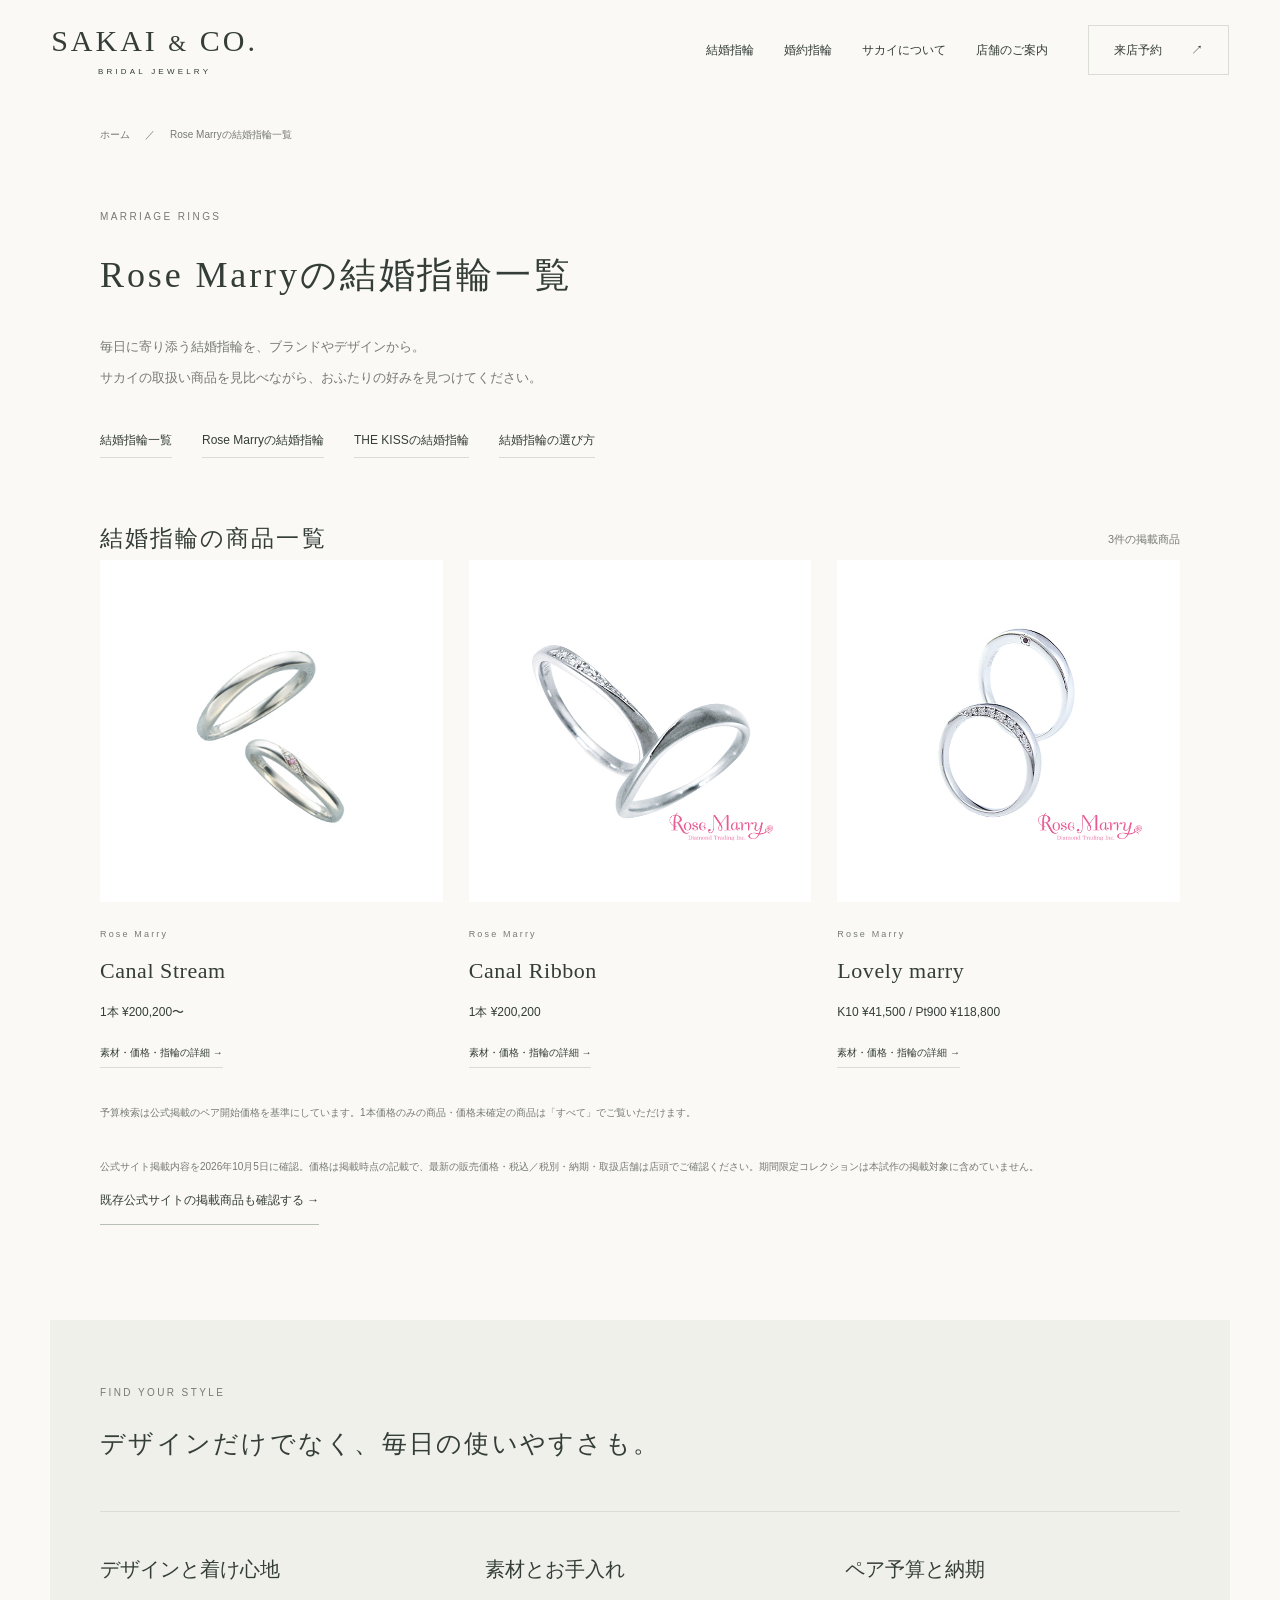
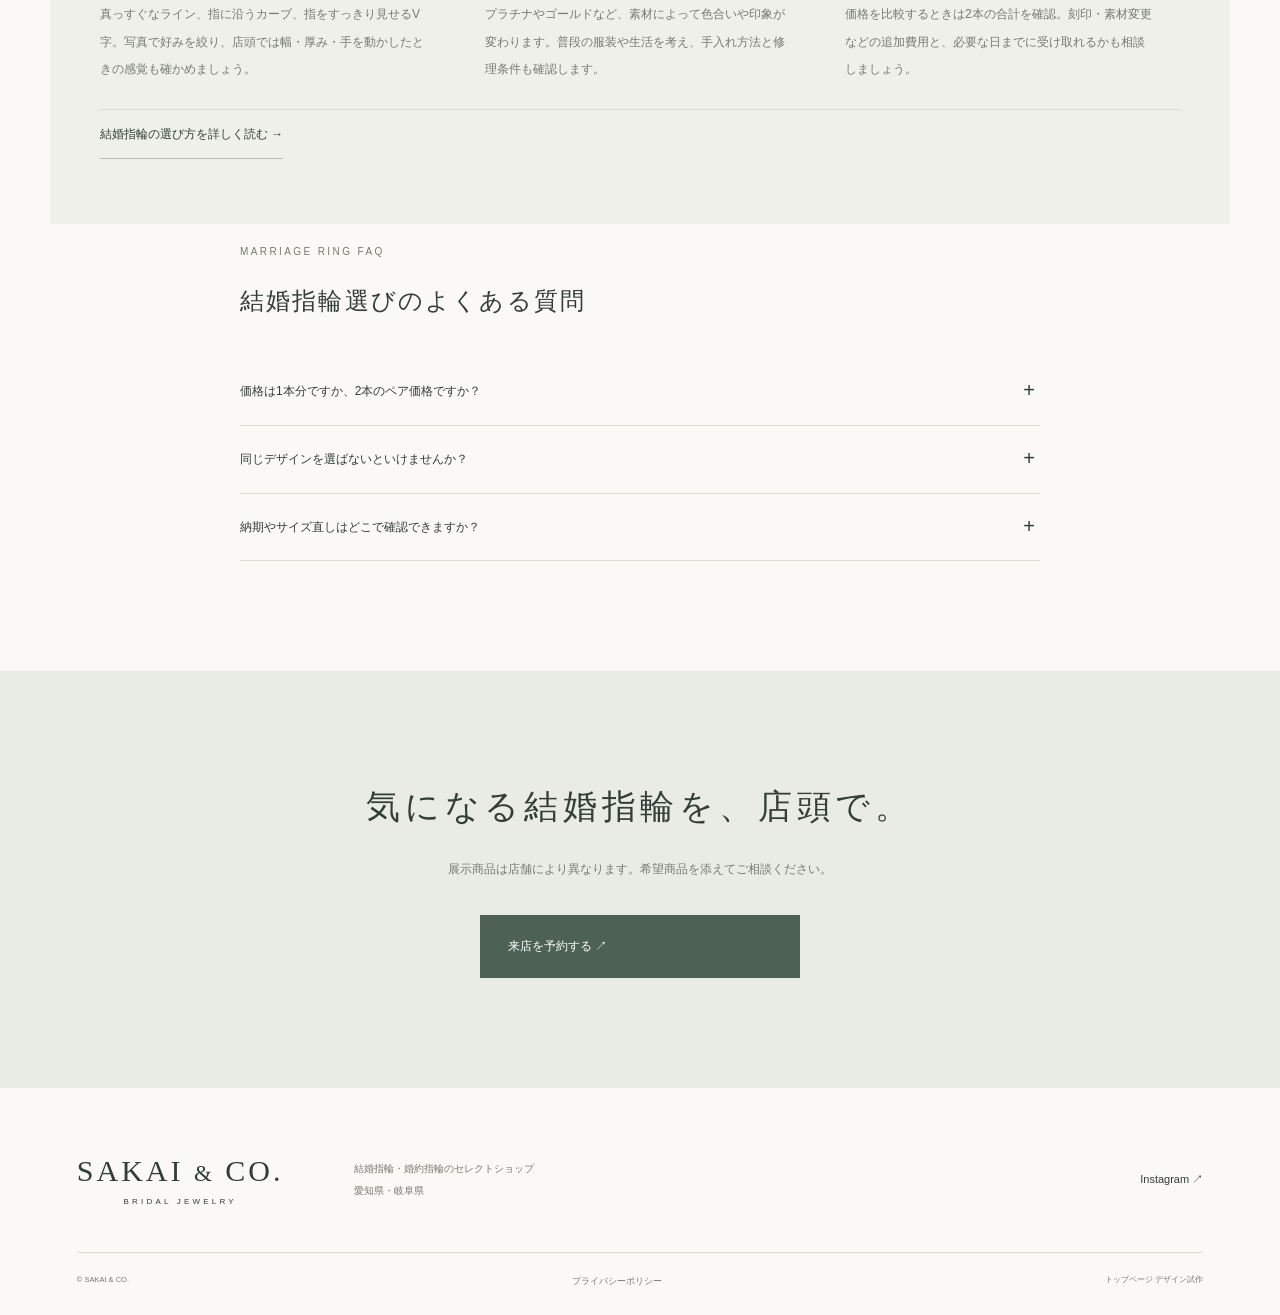
==== marriage-rosemarry.html @ 2bb67c97 "Publish Sakai bridal renewal demo" ====
<!doctype html><html lang="ja"><head><meta charset="utf-8"><meta name="viewport" content="width=device-width,initial-scale=1"><meta name="robots" content="noindex,nofollow"><title>Rose Marryの結婚指輪一覧｜愛知・岐阜のサカイ SAKAI &amp; CO.</title><meta name="description" content="Rose Marryの結婚指輪一覧。Rose Marry、THE KISSなどの掲載商品を比較。商品別の価格・素材を確認し、愛知・岐阜の店舗へ来店相談できます。"><link rel="stylesheet" href="style.css"><script type="application/ld+json">{"@context": "https://schema.org", "@type": "CollectionPage", "name": "Rose Marryの結婚指輪一覧", "mainEntity": {"@type": "ItemList", "itemListElement": [{"@type": "ListItem", "position": 1, "name": "Rose Marry Canal Stream", "url": "ring-rose-marry-canal-stream.html"}, {"@type": "ListItem", "position": 2, "name": "RoseMarry  CanalRibbon", "url": "ring-rosemarry-canalribbon.html"}, {"@type": "ListItem", "position": 3, "name": "RoseMarry  Lovely marry", "url": "ring-rosemarry-lovely-marry.html"}]}}</script></head><body><header><a class="logo" href="index.html" aria-label="サカイ トップ">SAKAI <i>&</i> CO.<small>BRIDAL JEWELRY</small></a><nav aria-label="メインメニュー"><a href="marriage.html">結婚指輪</a><a href="index.html#engagement">婚約指輪</a><a href="index.html#about">サカイについて</a><a href="index.html#shop">店舗のご案内</a></nav><a class="reserve" href="https://jewelry.lian-sakai.jp/visit-01/">来店予約 <span>↗</span></a><button class="menu-button" aria-expanded="false" aria-controls="mobile-nav" aria-label="メニューを開く"><span></span><span></span></button></header>
<div id="mobile-nav" hidden><a href="marriage.html">結婚指輪</a><a href="index.html#engagement">婚約指輪</a><a href="index.html#about">サカイについて</a><a href="index.html#shop">店舗のご案内</a></div>
<main><nav class="breadcrumbs" aria-label="パンくず"><a href="index.html">ホーム</a><span>／</span><span>Rose Marryの結婚指輪一覧</span></nav><section class="catalog-intro section-wrap"><p class="eyebrow">MARRIAGE RINGS</p><h1>Rose Marryの結婚指輪一覧</h1><p>毎日に寄り添う結婚指輪を、ブランドやデザインから。<br>サカイの取扱い商品を見比べながら、おふたりの好みを見つけてください。</p><div class="category-links"><a href="marriage.html">結婚指輪一覧</a><a href="marriage-rosemarry.html">Rose Marryの結婚指輪</a><a href="marriage-thekiss.html">THE KISSの結婚指輪</a><a href="ring-guide.html">結婚指輪の選び方</a></div></section><section class="section-wrap catalog-body"><div class="catalog-bar" id="catalog-results"><h2>結婚指輪の商品一覧</h2><span id="result-count">3件の掲載商品</span></div><p id="empty-results" hidden>この条件に合う掲載商品はありません。条件を変更するか、店舗へご相談ください。</p><div class="products catalog-products"><a class="product" data-brand="rose" data-tags="platinum" href="ring-rose-marry-canal-stream.html"><div class="product-image"><img src="assets/rose-marry-canal-stream.jpg" alt="Rose Marry Canal Stream" width="600" height="600" loading="lazy"></div><p class="eyebrow">Rose Marry</p><h3>Canal Stream</h3><p class="catalog-price">1本 ¥200,200〜</p><span class="product-link">素材・価格・指輪の詳細 →</span></a><a class="product" data-brand="rose" data-tags="platinum" href="ring-rosemarry-canalribbon.html"><div class="product-image"><img src="assets/rosemarry-canalribbon.jpg" alt="RoseMarry  CanalRibbon" width="600" height="600" loading="lazy"></div><p class="eyebrow">Rose Marry</p><h3>Canal Ribbon</h3><p class="catalog-price">1本 ¥200,200</p><span class="product-link">素材・価格・指輪の詳細 →</span></a><a class="product" data-brand="rose" data-tags="platinum" href="ring-rosemarry-lovely-marry.html"><div class="product-image"><img src="assets/rosemarry-lovely-marry.jpg" alt="RoseMarry  Lovely marry" width="600" height="600" loading="lazy"></div><p class="eyebrow">Rose Marry</p><h3>Lovely marry</h3><p class="catalog-price">K10 ¥41,500 / Pt900 ¥118,800</p><span class="product-link">素材・価格・指輪の詳細 →</span></a></div><p class="product-note">予算検索は公式掲載のペア開始価格を基準にしています。1本価格のみの商品・価格未確定の商品は「すべて」でご覧いただけます。</p><p class="product-note">公式サイト掲載内容を2026年10月5日に確認。価格は掲載時点の記載で、最新の販売価格・税込／税別・納期・取扱店舗は店頭でご確認ください。期間限定コレクションは本試作の掲載対象に含めていません。</p><a class="text-link" href="https://jewelry.lian-sakai.jp/product_cat/mariage_ring/">既存公式サイトの掲載商品も確認する →</a></section><section class="selection-guide section-wrap"><p class="eyebrow">FIND YOUR STYLE</p><h2>デザインだけでなく、毎日の使いやすさも。</h2><div class="guide-grid"><article><h3>デザインと着け心地</h3><p>真っすぐなライン、指に沿うカーブ、指をすっきり見せるV字。写真で好みを絞り、店頭では幅・厚み・手を動かしたときの感覚も確かめましょう。</p></article><article><h3>素材とお手入れ</h3><p>プラチナやゴールドなど、素材によって色合いや印象が変わります。普段の服装や生活を考え、手入れ方法と修理条件も確認します。</p></article><article><h3>ペア予算と納期</h3><p>価格を比較するときは2本の合計を確認。刻印・素材変更などの追加費用と、必要な日までに受け取れるかも相談しましょう。</p></article></div><a class="text-link" href="ring-guide.html">結婚指輪の選び方を詳しく読む →</a></section><section class="faq section-wrap"><p class="eyebrow">MARRIAGE RING FAQ</p><h2>結婚指輪選びのよくある質問</h2><details><summary>価格は1本分ですか、2本のペア価格ですか？</summary><p>商品ごとに異なります。一覧では「1本」「ペア」の区別を表示し、商品詳細に公式サイトの掲載内容を載せています。選ぶ素材・サイズによって価格が変わることがあります。</p></details><details><summary>同じデザインを選ばないといけませんか？</summary><p>日常で身に着けるものなので、それぞれの好みや着け心地を大切にしましょう。素材や色、刻印など、共通点を持たせる選び方もあります。対応可能な組み合わせは店舗へご相談ください。</p></details><details><summary>納期やサイズ直しはどこで確認できますか？</summary><p>ブランド・モデル・加工内容によって異なります。必要な日程と希望商品をお伝えいただき、店舗で納期・サイズ直しの可否・費用をご確認ください。</p></details></section><section class="closing"><h2>気になる結婚指輪を、店頭で。</h2><p>展示商品は店舗により異なります。希望商品を添えてご相談ください。</p><a class="button" href="https://jewelry.lian-sakai.jp/visit-01/">来店を予約する ↗</a></section></main><footer><div class="footer-top"><a class="logo" href="index.html">SAKAI <i>&</i> CO.<small>BRIDAL JEWELRY</small></a><p>結婚指輪・婚約指輪のセレクトショップ<br>愛知県・岐阜県</p><a href="https://www.instagram.com/rosemarry_diamond/">Instagram ↗</a></div><div class="footer-bottom"><small>© SAKAI & CO.</small><a href="https://jewelry.lian-sakai.jp/privacy-policy/">プライバシーポリシー</a><small>トップページ デザイン試作</small></div></footer><div class="mobile-cta"><a href="marriage.html">結婚指輪を探す</a><a href="https://jewelry.lian-sakai.jp/visit-01/">来店予約 ↗</a></div><script src="script.js"></script></body></html>
---- style.css ----
:root{--paper:#faf9f6;--ink:#343d37;--muted:#777a72;--line:#d9ddd4;--green:#4d6255;--serif:'Yu Mincho','Hiragino Mincho ProN', 'Noto Serif JP',serif}*{box-sizing:border-box}html{scroll-behavior:smooth;scroll-padding-top:100px}body{margin:0;background:var(--paper);color:var(--ink);font-family:'Hiragino Kaku Gothic ProN','Yu Gothic',sans-serif;font-size:14px;line-height:1.9}a{color:inherit;text-decoration:none}button{font:inherit;cursor:pointer}img{display:block;width:100%}h1,h2,h3,p{margin:0}h1,h2,h3{font-family:var(--serif);font-weight:400}a:focus-visible,button:focus-visible,summary:focus-visible{outline:2px solid #b88b49;outline-offset:5px}header{height:100px;padding:0 4%;display:flex;align-items:center;gap:40px;background:var(--paper);position:relative;z-index:5}.logo{font-family:Georgia,serif;font-size:30px;letter-spacing:.1em;line-height:1.2;white-space:nowrap}.logo i{font-style:normal;font-size:23px}.logo small{display:block;font-family:Arial,sans-serif;font-size:8px;letter-spacing:.4em;margin-top:8px;text-align:center}nav{display:flex;gap:30px;margin-left:auto;font-size:12px}nav a{position:relative}nav a:after{content:'';position:absolute;bottom:0;left:0;width:0;height:1px;background:var(--green);transition:width .3s}nav a:hover:after{width:100%}.reserve{border:1px solid var(--line);padding:13px 25px;font-size:12px}.reserve span{margin-left:25px}.menu-button{display:none}.hero{height:min(740px,calc(100svh - 100px));min-height:540px;position:relative;color:#fff}.hero>img{height:100%;object-fit:cover;object-position:58% center}.hero-shade{position:absolute;inset:0;background:linear-gradient(90deg,rgba(25,28,22,.52),rgba(25,28,22,.08) 65%)}.hero-copy{position:absolute;left:9%;top:24%}.eyebrow{font-family:Arial,sans-serif;font-size:10px;letter-spacing:.24em;line-height:1.6;color:var(--muted)}.hero .eyebrow{color:#fff;font-size:10px;margin-bottom:25px}.hero h1{font-size:clamp(32px,3.4vw,49px);line-height:1.85;letter-spacing:.18em}.hero-copy>p:not(.eyebrow){font-size:12px;letter-spacing:.12em;line-height:2.4;margin:25px 0 35px}.light-link{display:inline-flex;border-bottom:1px solid #ffffff7a;padding-bottom:12px;font-size:12px;gap:70px}.hero-bottom{position:absolute;bottom:32px;left:4%;right:4%;display:flex;justify-content:space-between;font-family:Arial;font-size:9px;letter-spacing:.18em}.hero-bottom b{font-size:18px;font-weight:400;margin-left:15px}.intro{text-align:center;padding:125px 24px 135px}.intro h2{font-size:31px;letter-spacing:.14em;line-height:1.9;margin:25px 0 35px}.intro>p:not(.eyebrow){font-size:13px;line-height:2.6;margin-bottom:24px}.text-link{display:inline-flex;align-items:center;gap:50px;border-bottom:1px solid #b8c0b6;padding:13px 0 12px;font-size:12px}.intro .text-link{margin-top:14px}.text-link span{transition:transform .25s}.text-link:hover span{transform:translateX(5px)}.section-wrap{max-width:1180px;margin:auto;padding:95px 50px}.section-heading{display:flex;align-items:flex-end;justify-content:space-between;gap:20px}h2{font-size:29px;letter-spacing:.09em;line-height:1.8}.section-heading h2{margin-top:17px}.section-lead{color:var(--muted);font-size:12px;margin-top:20px}.collection{padding-top:35px;padding-bottom:115px}.filters{display:flex;gap:25px;margin:40px 0 30px;border-bottom:1px solid var(--line)}.filters button{border:0;background:transparent;color:var(--muted);padding:8px 0 15px;font-size:12px;position:relative}.filters button.active{color:var(--ink)}.filters button.active:after{content:'';position:absolute;bottom:-1px;left:0;right:0;height:2px;background:var(--green)}.products{display:grid;grid-template-columns:repeat(3,1fr);gap:26px}.product-image{position:relative;background:white;aspect-ratio:1;overflow:hidden}.product-image img{height:100%;object-fit:contain;padding:25px;transition:transform .6s}.product:hover img{transform:scale(1.045)}.product-image>span{position:absolute;left:18px;top:15px;font-family:Georgia;font-size:11px;color:#9f9f93}.product>.eyebrow{margin:25px 0 8px;font-size:9px}.product h3{font-family:Georgia,serif;font-size:22px;letter-spacing:.025em}.product>p:not(.eyebrow){margin-top:9px;font-size:11px;color:var(--muted)}.product-link{display:inline-block;font-size:10px;margin-top:20px;border-bottom:1px solid var(--line);padding-bottom:5px}.product[hidden]{display:none}.product-note{font-size:10px;color:var(--muted);margin-top:35px}.engagement{display:grid;grid-template-columns:1fr 1fr;background:#edeee8;min-height:540px}.engagement-photo img{height:100%;object-fit:cover;object-position:54% center}.engagement-copy{padding:85px 13%;align-self:center}.engagement h2{margin:20px 0 25px;font-size:26px}.engagement-copy>p:not(.eyebrow){font-size:12px;line-height:2.5;margin-bottom:25px}.brands{text-align:center;padding-top:110px;padding-bottom:120px}.brands h2{margin:20px 0 17px}.brands>p:not(.eyebrow){color:var(--muted);font-size:12px}.brand-list{display:grid;grid-template-columns:repeat(4,1fr);margin:55px 0 35px;align-items:center}.brand-list a{font-family:Georgia;font-size:23px;padding:20px 10px;border-right:1px solid var(--line)}.brand-list a:last-child{border:0}.brand-list small{display:block;font-family:var(--serif);font-size:10px;letter-spacing:.08em;margin-top:12px;color:var(--muted)}.about{display:grid;grid-template-columns:1fr 1.4fr;gap:100px;border-top:1px solid var(--line);padding-top:100px;padding-bottom:110px}.about h2{font-size:34px;margin:20px 0 25px}.about-title>p:last-child{font-size:12px;line-height:2.5;color:var(--muted)}.promises article{padding:25px 0 30px;border-bottom:1px solid var(--line)}.promises article:first-child{padding-top:0}.promises article>span{font-family:Arial;font-size:9px;letter-spacing:.15em;color:#7a8b7c}.promises h3{font-size:19px;margin:12px 0}.promises p{font-size:12px;line-height:2.2;color:var(--muted)}.shop{display:grid;grid-template-columns:1fr 1fr;min-height:510px;background:#e9e9e1}.shop>img{height:100%;object-fit:cover}.shop-copy{padding:70px 12%;align-self:center}.shop h2{font-size:25px;margin:20px 0 25px}.shop-copy>p:not(.eyebrow){font-size:12px;line-height:2.5}.button{display:flex;align-items:center;justify-content:space-between;background:var(--green);color:white;padding:19px 27px;font-size:12px;border:1px solid var(--green);transition:background .3s}.button:hover{background:#344c3c}.shop .button{margin-top:35px;max-width:280px}.shop .text-link{margin-top:12px}.guide{padding-top:115px}.guide-grid{display:grid;grid-template-columns:repeat(3,1fr);margin-top:45px;border-top:1px solid var(--line);border-bottom:1px solid var(--line)}.guide-grid a{padding:35px 30px 28px;border-right:1px solid var(--line)}.guide-grid a:first-child{padding-left:0}.guide-grid a:last-child{border:0}.guide-grid span{font-family:Georgia;font-size:12px;color:var(--muted)}.guide-grid h3{font-size:20px;margin:13px 0}.guide-grid p{color:var(--muted);font-size:12px;line-height:2.3}.guide-grid b{font-size:20px;font-weight:400;display:block;text-align:right}.faq{max-width:900px;padding-top:20px;padding-bottom:110px}.faq h2{font-size:24px;margin:20px 0 35px}.faq details{border-bottom:1px solid var(--line)}.faq summary{list-style:none;cursor:pointer;padding:22px 35px 22px 0;font-size:12px;position:relative}.faq summary::-webkit-details-marker{display:none}.faq summary:after{content:'+';position:absolute;right:5px;font-size:20px;top:13px}.faq details[open] summary:after{content:'−'}.faq details p{padding:0 25px 24px 0;font-size:12px;color:var(--muted)}.closing{text-align:center;background:#e8ece4;padding:85px 24px 90px}.closing h2{font-size:34px;margin:20px 0;letter-spacing:.14em}.closing>p:not(.eyebrow){font-size:12px;color:var(--muted)}.closing .button{max-width:320px;margin:35px auto 20px}.closing-contact{font-size:11px}footer{padding:65px 6% 25px}.footer-top{display:flex;align-items:center;gap:70px}.footer-top p{font-size:10px;line-height:2.2;color:var(--muted)}.footer-top>a:last-child{margin-left:auto;font-size:11px}.footer-bottom{display:flex;justify-content:space-between;border-top:1px solid var(--line);padding-top:20px;margin-top:45px;color:var(--muted);font-size:9px}.mobile-cta{display:none}#mobile-nav{background:var(--paper);position:absolute;z-index:10;top:80px;left:0;right:0;padding:20px 30px}#mobile-nav a{display:block;padding:15px;border-bottom:1px solid var(--line)}@media(min-width:1500px){.hero-copy{left:15%}}@media(max-width:1000px){header{gap:20px}nav{gap:17px;font-size:11px}.reserve{padding:12px 15px}.about{gap:50px}.engagement-copy,.shop-copy{padding:65px 9%}.brand-list a{font-size:19px}}@media(max-width:760px){header{height:80px;padding:0 22px;justify-content:space-between}.logo{font-size:24px}.logo i{font-size:18px}.logo small{font-size:6px}nav,.reserve{display:none}.menu-button{display:flex;flex-direction:column;gap:7px;border:0;background:none;padding:12px 0;width:28px}.menu-button span{width:28px;height:1px;background:var(--ink)}.hero{min-height:600px;height:calc(90svh - 80px);max-height:760px}.hero>img{object-position:60% center}.hero-shade{background:linear-gradient(90deg,#171f1770,#171f1710)}.hero-copy{left:8%;top:22%}.hero h1{font-size:31px;line-height:1.9;letter-spacing:.11em}.hero-copy>p:not(.eyebrow){font-size:11px}.hero .eyebrow{font-size:8px}.hero-bottom{left:8%;right:8%;font-size:7px}.intro{padding:85px 25px 90px}.intro h2{font-size:27px}.intro>p:not(.eyebrow){font-size:11px;line-height:2.6}.section-wrap{padding:70px 25px}.collection{padding-top:10px}.section-heading{align-items:flex-start;flex-direction:column;gap:10px}h2{font-size:25px}.section-heading .text-link{font-size:11px}.section-lead{font-size:11px}.products{grid-template-columns:1fr 1fr;gap:32px 16px}.product-image img{padding:10px}.product h3{font-size:18px}.product>p:not(.eyebrow){font-size:10px}.product>.eyebrow{font-size:8px;margin-top:18px}.product-image>span{left:10px;top:7px}.product-note{font-size:9px}.engagement,.shop{grid-template-columns:1fr}.engagement-photo{height:330px}.engagement-copy,.shop-copy{padding:55px 30px 65px}.engagement h2,.shop h2{font-size:25px}.brands h2{font-size:23px}.brand-list{grid-template-columns:1fr 1fr;margin:30px 0 20px;gap:15px 0}.brand-list a:nth-child(2){border:0}.brand-list a{font-size:21px}.about{grid-template-columns:1fr;gap:40px}.about h2{font-size:30px}.promises h3{font-size:18px}.shop>img{height:280px}.guide-grid{grid-template-columns:1fr;margin-top:30px}.guide-grid a,.guide-grid a:first-child{padding:25px 0;border-right:0;border-bottom:1px solid var(--line);position:relative}.guide-grid b{position:absolute;right:5px;top:55px}.guide-grid h3{font-size:19px}.faq{padding-top:10px;padding-bottom:75px}.faq h2{font-size:21px}.faq summary{font-size:11px}.closing h2{font-size:29px}.closing{padding:65px 25px}.footer-top{flex-wrap:wrap;gap:25px}.footer-top p{width:100%;order:2}.footer-top>a:last-child{margin-left:auto}.footer-bottom{flex-wrap:wrap;gap:10px}footer{padding:45px 25px 95px}.mobile-cta{display:grid;grid-template-columns:1fr 1fr;position:fixed;bottom:0;left:0;right:0;z-index:20;background:var(--paper);border-top:1px solid var(--line);padding-bottom:env(safe-area-inset-bottom)}.mobile-cta a{text-align:center;padding:15px;font-size:11px}.mobile-cta a:last-child{background:var(--green);color:#fff}}@media(prefers-reduced-motion:reduce){html{scroll-behavior:auto}*{transition:none!important}}
.hero-keyword{display:block;font-family:'Yu Gothic',sans-serif;font-size:12px;letter-spacing:.12em;line-height:1.5;margin-bottom:15px}.catalog-price{font-size:12px!important;color:var(--ink)!important}.collection-more{max-width:360px;margin:40px auto 0}.search-hub{padding-top:0;padding-bottom:95px}.search-hub h2{margin:18px 0 35px;font-size:26px}.search-grid{display:grid;grid-template-columns:repeat(2,1fr);gap:0 45px}.search-grid>a{padding:25px 0;border-top:1px solid var(--line);position:relative}.search-grid span{font-size:9px;color:var(--muted);letter-spacing:.16em}.search-grid h3{font-size:20px;margin:10px 0}.search-grid p{font-size:12px;color:var(--muted)}.search-grid b{position:absolute;right:0;top:42px;font-size:20px;font-weight:400}.breadcrumbs{max-width:1180px;margin:25px auto 0;padding:0 50px;display:flex;gap:15px;font-size:10px;color:var(--muted)}.catalog-intro{padding-top:65px;padding-bottom:45px}.catalog-intro h1,.reading h1{font-size:36px;letter-spacing:.08em;margin:20px 0 25px;line-height:1.7}.catalog-intro>p:last-of-type{font-size:13px;line-height:2.4;color:var(--muted)}.category-links{display:flex;gap:15px 30px;flex-wrap:wrap;margin-top:35px}.category-links a{font-size:12px;border-bottom:1px solid var(--line);padding-bottom:6px}.catalog-body{padding-top:15px}.catalog-bar{display:flex;justify-content:space-between;align-items:center;gap:20px}.catalog-bar h2{font-size:23px}.catalog-bar span{font-size:11px;color:var(--muted)}.catalog-products{row-gap:45px}.design-filter{display:flex;gap:20px;align-items:center;font-size:12px;margin:0 0 30px}.design-filter select{padding:10px 20px;max-width:100%;border:1px solid var(--line);background:var(--paper);color:var(--ink);font:inherit}.selection-guide{background:#eef0e9;padding-top:65px;padding-bottom:65px}.selection-guide h2{margin-top:20px;font-size:25px}.selection-guide .guide-grid article{padding:25px}.selection-guide .guide-grid article:first-child{padding-left:0}.selection-guide .guide-grid p{font-size:12px}.product-detail{display:grid;grid-template-columns:1fr 1fr;gap:70px;padding-top:65px;align-items:start}.detail-photo{background:white}.detail-photo img{width:100%;height:auto}.product-detail h1{font-size:29px;line-height:1.8;margin:15px 0}.model-name{font-size:11px;color:var(--muted)}.detail-price{margin:25px 0;font-size:19px}.specs{border-top:1px solid var(--line);padding-top:25px}.specs h2{font-size:18px;margin-bottom:20px}.specs p{font-size:12px;line-height:2.2;margin-bottom:20px}.product-detail .button{margin-top:30px}.detail-advice{padding-top:0;padding-bottom:20px}.detail-advice h2{font-size:23px}.detail-advice>p{font-size:13px;line-height:2.4;margin-top:20px;max-width:850px;color:var(--muted)}.related-products{margin-top:35px;margin-bottom:35px}.reading{max-width:880px;padding-top:50px}.reading-lead{font-size:15px;line-height:2.5;color:var(--muted)}.reading section{margin:45px 0}.reading section h2{font-size:24px;margin-bottom:20px}.reading section p{font-size:14px;line-height:2.5}.reading .button{max-width:350px}@media(max-width:760px){.hero-keyword{font-size:10px;margin-bottom:18px}.search-hub{padding-top:0}.search-hub h2{font-size:23px}.search-grid{grid-template-columns:1fr}.search-grid h3{font-size:19px}.search-grid p{font-size:11px}.breadcrumbs{padding:0 25px;flex-wrap:wrap;gap:8px;margin-top:20px}.catalog-intro{padding-top:40px}.catalog-intro h1,.reading h1{font-size:27px}.catalog-intro>p:last-of-type{font-size:12px}.category-links{gap:15px}.category-links a{font-size:11px}.catalog-bar{align-items:flex-start;flex-direction:column;gap:8px}.catalog-bar h2{font-size:22px}.design-filter{align-items:flex-start;flex-direction:column;gap:10px}.design-filter select{width:100%}.catalog-filters{gap:18px}.catalog-filters button{font-size:11px}.catalog-price{font-size:11px!important}.selection-guide h2{font-size:23px}.selection-guide .guide-grid article,.selection-guide .guide-grid article:first-child{padding:25px 0;border-bottom:1px solid var(--line)}.product-detail{grid-template-columns:1fr;gap:35px;padding-top:35px}.product-detail h1{font-size:25px}.detail-advice>p{font-size:12px}.reading section h2{font-size:22px}.reading section p{font-size:13px}}
.catalog-subtitle{font-size:.65em;letter-spacing:.04em;margin-left:15px}@media(max-width:760px){.catalog-subtitle{display:block;margin:5px 0 0;font-size:16px}.catalog-intro{padding-top:25px;padding-bottom:25px}.catalog-intro h1{margin:13px 0 20px}.catalog-intro .category-links{margin-top:20px}.catalog-body .filters{margin:25px 0 20px}}
.reviews{padding-top:10px;padding-bottom:110px}.reviews h2{font-size:27px}.review-source{font-size:12px;white-space:nowrap}.review-source small{display:block;text-align:right;color:var(--muted);font-size:10px;margin-top:4px}.review-intro{font-size:12px;color:var(--muted);margin-top:20px}.dummy-notice{font-size:10px;line-height:1.9;color:#726c5f;background:#eeeae1;padding:12px 16px;margin:25px 0 30px;border-left:2px solid #b4a88c}.review-grid{display:grid;grid-template-columns:repeat(3,1fr);gap:24px}.review-card{border:1px solid var(--line);background:#fffdf9;padding:28px 24px;display:flex;flex-direction:column}.review-author{display:flex;align-items:center;gap:10px}.review-avatar{display:grid;place-items:center;width:34px;height:34px;flex-shrink:0;border-radius:50%;background:#e9ece4;color:var(--green);font-family:Georgia;font-size:15px}.review-author h3{font-family:inherit;font-size:12px}.review-author h3 small{display:block;font-size:8px;color:var(--muted);font-weight:400}.dummy-label{font-family:Arial;font-size:7px;letter-spacing:.08em;margin-left:auto;border:1px solid #ded9cc;color:#8b806b;padding:2px 4px}.review-stars{color:#ac8b4c;letter-spacing:.13em;font-size:15px;margin:23px 0 15px}.review-card h4{font-family:var(--serif);font-weight:400;font-size:17px;line-height:1.9;margin:0 0 16px}.review-card>p{font-size:12px;line-height:2.3;color:var(--muted);margin-bottom:25px}.review-store{display:block;border-top:1px solid var(--line);padding-top:15px;margin-top:auto;font-size:9px;color:var(--muted)}@media(max-width:760px){.reviews{padding-top:0;padding-bottom:75px}.reviews h2{font-size:23px}.review-source small{text-align:left;display:inline;margin-left:10px}.review-grid{grid-template-columns:1fr;gap:18px}.review-card{padding:25px}.review-card h4{font-size:18px}.dummy-notice{font-size:10px;margin-top:20px}}

.finder-title{font-size:18px;font-weight:400;margin:40px 0 20px}.design-tiles{display:grid;grid-template-columns:repeat(3,1fr);gap:28px}.design-tiles a{color:inherit;text-decoration:none}.design-tiles img{width:100%;aspect-ratio:1.3;object-fit:contain;background:#fff}.design-tiles h4{font-size:20px;font-weight:400;margin:18px 0 10px}.design-tiles h4 span,.finder-links span{float:right}.design-tiles p,.flow-grid p{font-size:14px;line-height:1.9;color:#686b64}.finder-columns{display:grid;grid-template-columns:1fr 1fr;gap:64px;margin-bottom:30px}.finder-links a{display:block;color:inherit;text-decoration:none;padding:18px 0;border-bottom:1px solid #deded6}.flow-grid{display:grid;grid-template-columns:repeat(4,1fr);gap:30px;margin:45px 0 30px}.flow-grid article{border-top:1px solid #b7bdb3;padding-top:22px}.flow-grid span{font-family:Georgia,serif;font-size:32px;color:#7c8b7d}.flow-grid h3{font-size:17px;font-weight:400;margin:18px 0}#catalog-results{scroll-margin-top:120px}@media(max-width:700px){.design-tiles{gap:12px}.design-tiles h4{font-size:16px}.design-tiles p{font-size:12px}.finder-columns{grid-template-columns:1fr;gap:0}.flow-grid{grid-template-columns:1fr 1fr;gap:24px}.flow-grid h3{font-size:16px}}
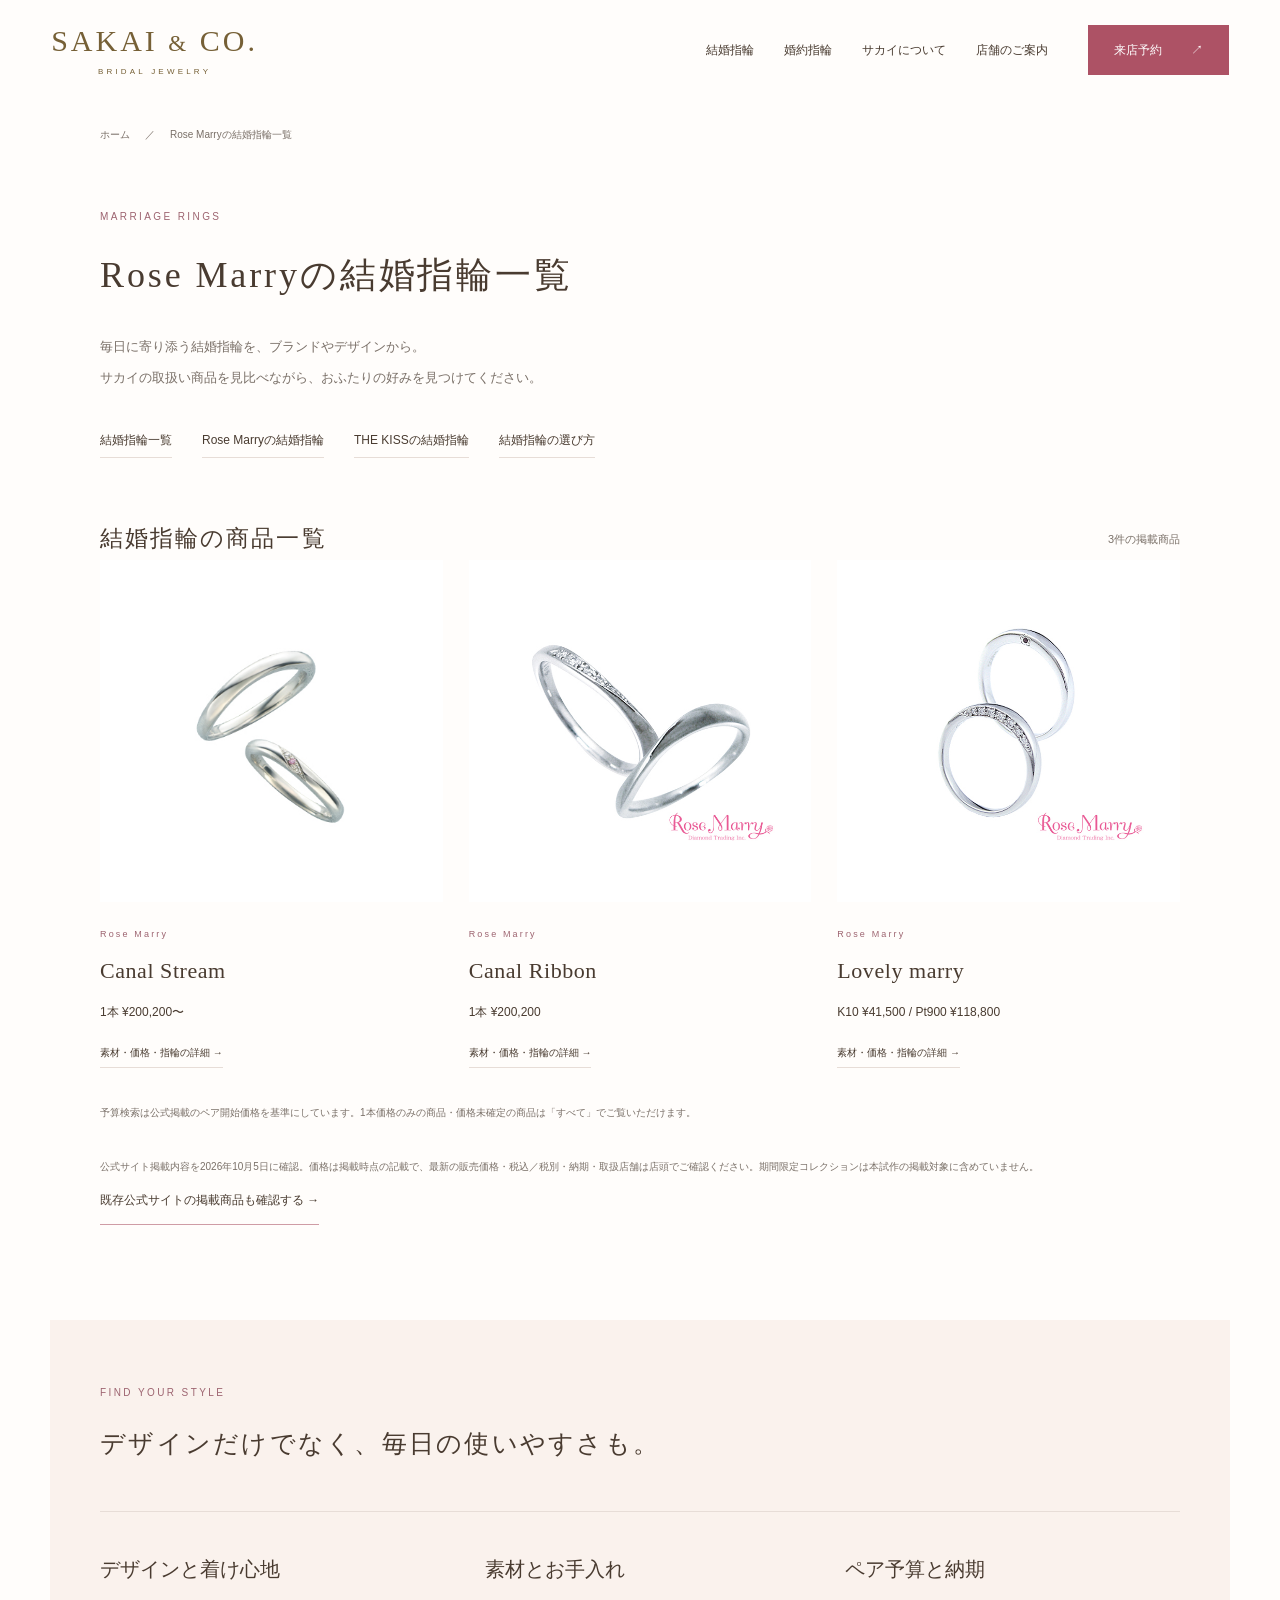
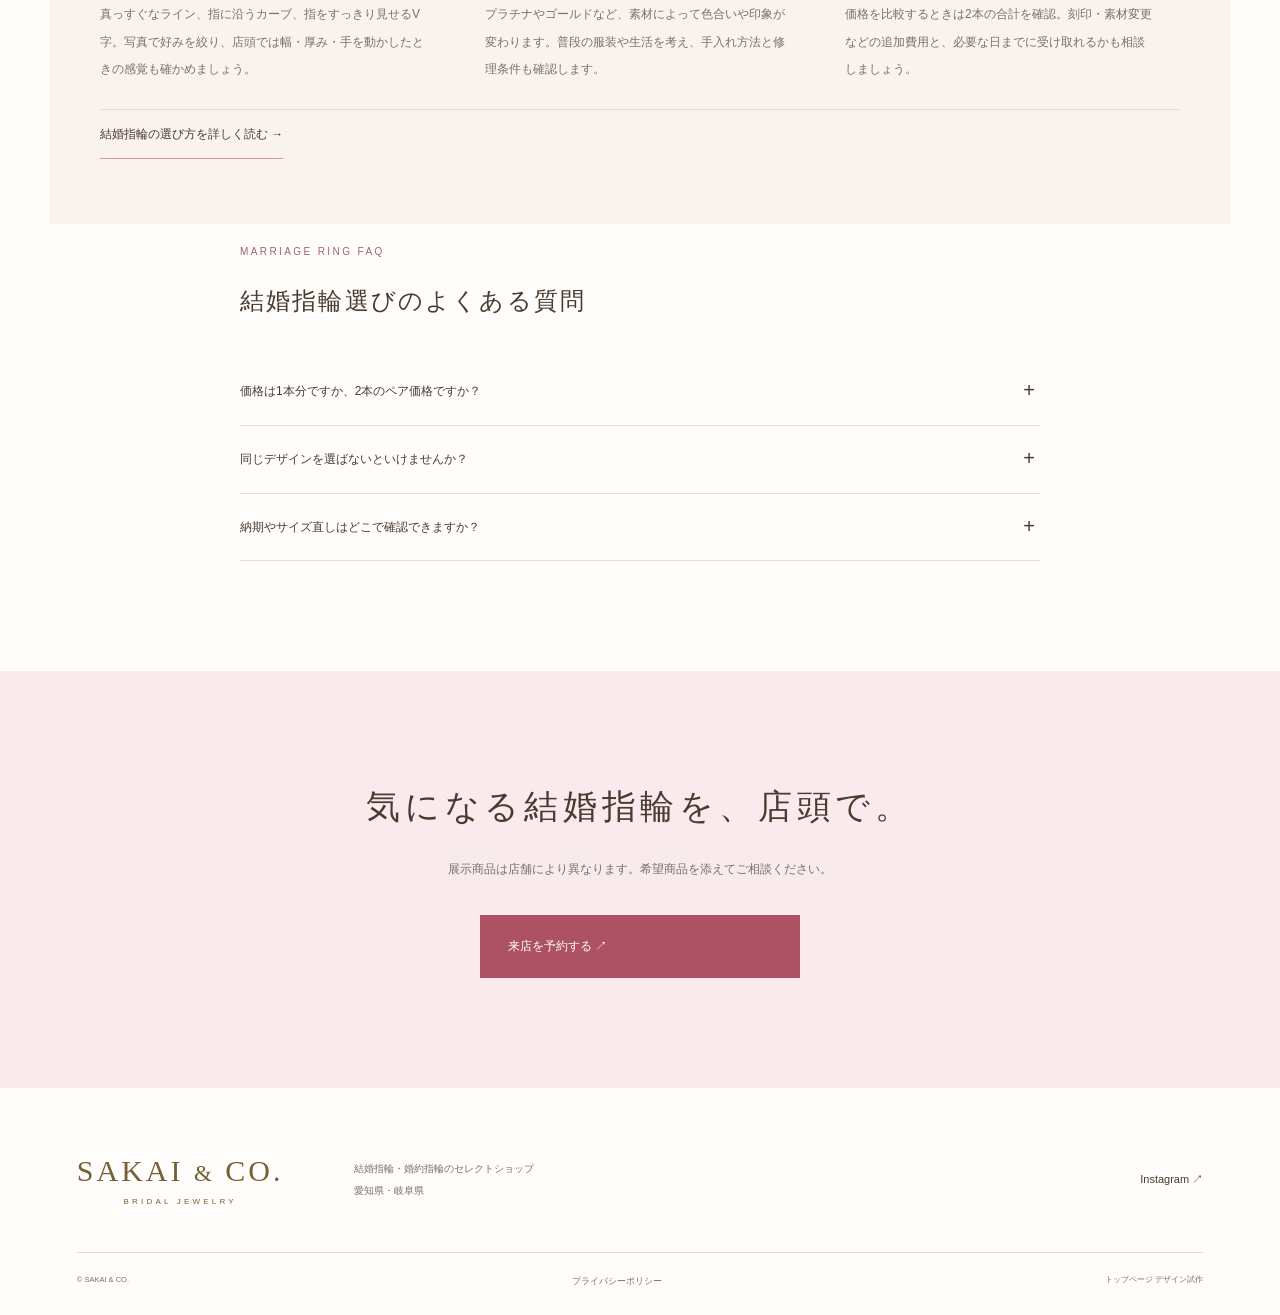
==== commit d82820e8: "Refresh stylesheet cache for palette update" ====
--- a/marriage-rosemarry.html
+++ b/marriage-rosemarry.html
@@ -1,3 +1,3 @@
-<!doctype html><html lang="ja"><head><meta charset="utf-8"><meta name="viewport" content="width=device-width,initial-scale=1"><meta name="robots" content="noindex,nofollow"><title>Rose Marryの結婚指輪一覧｜愛知・岐阜のサカイ SAKAI &amp; CO.</title><meta name="description" content="Rose Marryの結婚指輪一覧。Rose Marry、THE KISSなどの掲載商品を比較。商品別の価格・素材を確認し、愛知・岐阜の店舗へ来店相談できます。"><link rel="stylesheet" href="style.css"><script type="application/ld+json">{"@context": "https://schema.org", "@type": "CollectionPage", "name": "Rose Marryの結婚指輪一覧", "mainEntity": {"@type": "ItemList", "itemListElement": [{"@type": "ListItem", "position": 1, "name": "Rose Marry Canal Stream", "url": "ring-rose-marry-canal-stream.html"}, {"@type": "ListItem", "position": 2, "name": "RoseMarry  CanalRibbon", "url": "ring-rosemarry-canalribbon.html"}, {"@type": "ListItem", "position": 3, "name": "RoseMarry  Lovely marry", "url": "ring-rosemarry-lovely-marry.html"}]}}</script></head><body><header><a class="logo" href="index.html" aria-label="サカイ トップ">SAKAI <i>&</i> CO.<small>BRIDAL JEWELRY</small></a><nav aria-label="メインメニュー"><a href="marriage.html">結婚指輪</a><a href="index.html#engagement">婚約指輪</a><a href="index.html#about">サカイについて</a><a href="index.html#shop">店舗のご案内</a></nav><a class="reserve" href="https://jewelry.lian-sakai.jp/visit-01/">来店予約 <span>↗</span></a><button class="menu-button" aria-expanded="false" aria-controls="mobile-nav" aria-label="メニューを開く"><span></span><span></span></button></header>
+<!doctype html><html lang="ja"><head><meta charset="utf-8"><meta name="viewport" content="width=device-width,initial-scale=1"><meta name="robots" content="noindex,nofollow"><title>Rose Marryの結婚指輪一覧｜愛知・岐阜のサカイ SAKAI &amp; CO.</title><meta name="description" content="Rose Marryの結婚指輪一覧。Rose Marry、THE KISSなどの掲載商品を比較。商品別の価格・素材を確認し、愛知・岐阜の店舗へ来店相談できます。"><link rel="stylesheet" href="style.css?v=rose-20261005"><script type="application/ld+json">{"@context": "https://schema.org", "@type": "CollectionPage", "name": "Rose Marryの結婚指輪一覧", "mainEntity": {"@type": "ItemList", "itemListElement": [{"@type": "ListItem", "position": 1, "name": "Rose Marry Canal Stream", "url": "ring-rose-marry-canal-stream.html"}, {"@type": "ListItem", "position": 2, "name": "RoseMarry  CanalRibbon", "url": "ring-rosemarry-canalribbon.html"}, {"@type": "ListItem", "position": 3, "name": "RoseMarry  Lovely marry", "url": "ring-rosemarry-lovely-marry.html"}]}}</script></head><body><header><a class="logo" href="index.html" aria-label="サカイ トップ">SAKAI <i>&</i> CO.<small>BRIDAL JEWELRY</small></a><nav aria-label="メインメニュー"><a href="marriage.html">結婚指輪</a><a href="index.html#engagement">婚約指輪</a><a href="index.html#about">サカイについて</a><a href="index.html#shop">店舗のご案内</a></nav><a class="reserve" href="https://jewelry.lian-sakai.jp/visit-01/">来店予約 <span>↗</span></a><button class="menu-button" aria-expanded="false" aria-controls="mobile-nav" aria-label="メニューを開く"><span></span><span></span></button></header>
 <div id="mobile-nav" hidden><a href="marriage.html">結婚指輪</a><a href="index.html#engagement">婚約指輪</a><a href="index.html#about">サカイについて</a><a href="index.html#shop">店舗のご案内</a></div>
 <main><nav class="breadcrumbs" aria-label="パンくず"><a href="index.html">ホーム</a><span>／</span><span>Rose Marryの結婚指輪一覧</span></nav><section class="catalog-intro section-wrap"><p class="eyebrow">MARRIAGE RINGS</p><h1>Rose Marryの結婚指輪一覧</h1><p>毎日に寄り添う結婚指輪を、ブランドやデザインから。<br>サカイの取扱い商品を見比べながら、おふたりの好みを見つけてください。</p><div class="category-links"><a href="marriage.html">結婚指輪一覧</a><a href="marriage-rosemarry.html">Rose Marryの結婚指輪</a><a href="marriage-thekiss.html">THE KISSの結婚指輪</a><a href="ring-guide.html">結婚指輪の選び方</a></div></section><section class="section-wrap catalog-body"><div class="catalog-bar" id="catalog-results"><h2>結婚指輪の商品一覧</h2><span id="result-count">3件の掲載商品</span></div><p id="empty-results" hidden>この条件に合う掲載商品はありません。条件を変更するか、店舗へご相談ください。</p><div class="products catalog-products"><a class="product" data-brand="rose" data-tags="platinum" href="ring-rose-marry-canal-stream.html"><div class="product-image"><img src="assets/rose-marry-canal-stream.jpg" alt="Rose Marry Canal Stream" width="600" height="600" loading="lazy"></div><p class="eyebrow">Rose Marry</p><h3>Canal Stream</h3><p class="catalog-price">1本 ¥200,200〜</p><span class="product-link">素材・価格・指輪の詳細 →</span></a><a class="product" data-brand="rose" data-tags="platinum" href="ring-rosemarry-canalribbon.html"><div class="product-image"><img src="assets/rosemarry-canalribbon.jpg" alt="RoseMarry  CanalRibbon" width="600" height="600" loading="lazy"></div><p class="eyebrow">Rose Marry</p><h3>Canal Ribbon</h3><p class="catalog-price">1本 ¥200,200</p><span class="product-link">素材・価格・指輪の詳細 →</span></a><a class="product" data-brand="rose" data-tags="platinum" href="ring-rosemarry-lovely-marry.html"><div class="product-image"><img src="assets/rosemarry-lovely-marry.jpg" alt="RoseMarry  Lovely marry" width="600" height="600" loading="lazy"></div><p class="eyebrow">Rose Marry</p><h3>Lovely marry</h3><p class="catalog-price">K10 ¥41,500 / Pt900 ¥118,800</p><span class="product-link">素材・価格・指輪の詳細 →</span></a></div><p class="product-note">予算検索は公式掲載のペア開始価格を基準にしています。1本価格のみの商品・価格未確定の商品は「すべて」でご覧いただけます。</p><p class="product-note">公式サイト掲載内容を2026年10月5日に確認。価格は掲載時点の記載で、最新の販売価格・税込／税別・納期・取扱店舗は店頭でご確認ください。期間限定コレクションは本試作の掲載対象に含めていません。</p><a class="text-link" href="https://jewelry.lian-sakai.jp/product_cat/mariage_ring/">既存公式サイトの掲載商品も確認する →</a></section><section class="selection-guide section-wrap"><p class="eyebrow">FIND YOUR STYLE</p><h2>デザインだけでなく、毎日の使いやすさも。</h2><div class="guide-grid"><article><h3>デザインと着け心地</h3><p>真っすぐなライン、指に沿うカーブ、指をすっきり見せるV字。写真で好みを絞り、店頭では幅・厚み・手を動かしたときの感覚も確かめましょう。</p></article><article><h3>素材とお手入れ</h3><p>プラチナやゴールドなど、素材によって色合いや印象が変わります。普段の服装や生活を考え、手入れ方法と修理条件も確認します。</p></article><article><h3>ペア予算と納期</h3><p>価格を比較するときは2本の合計を確認。刻印・素材変更などの追加費用と、必要な日までに受け取れるかも相談しましょう。</p></article></div><a class="text-link" href="ring-guide.html">結婚指輪の選び方を詳しく読む →</a></section><section class="faq section-wrap"><p class="eyebrow">MARRIAGE RING FAQ</p><h2>結婚指輪選びのよくある質問</h2><details><summary>価格は1本分ですか、2本のペア価格ですか？</summary><p>商品ごとに異なります。一覧では「1本」「ペア」の区別を表示し、商品詳細に公式サイトの掲載内容を載せています。選ぶ素材・サイズによって価格が変わることがあります。</p></details><details><summary>同じデザインを選ばないといけませんか？</summary><p>日常で身に着けるものなので、それぞれの好みや着け心地を大切にしましょう。素材や色、刻印など、共通点を持たせる選び方もあります。対応可能な組み合わせは店舗へご相談ください。</p></details><details><summary>納期やサイズ直しはどこで確認できますか？</summary><p>ブランド・モデル・加工内容によって異なります。必要な日程と希望商品をお伝えいただき、店舗で納期・サイズ直しの可否・費用をご確認ください。</p></details></section><section class="closing"><h2>気になる結婚指輪を、店頭で。</h2><p>展示商品は店舗により異なります。希望商品を添えてご相談ください。</p><a class="button" href="https://jewelry.lian-sakai.jp/visit-01/">来店を予約する ↗</a></section></main><footer><div class="footer-top"><a class="logo" href="index.html">SAKAI <i>&</i> CO.<small>BRIDAL JEWELRY</small></a><p>結婚指輪・婚約指輪のセレクトショップ<br>愛知県・岐阜県</p><a href="https://www.instagram.com/rosemarry_diamond/">Instagram ↗</a></div><div class="footer-bottom"><small>© SAKAI & CO.</small><a href="https://jewelry.lian-sakai.jp/privacy-policy/">プライバシーポリシー</a><small>トップページ デザイン試作</small></div></footer><div class="mobile-cta"><a href="marriage.html">結婚指輪を探す</a><a href="https://jewelry.lian-sakai.jp/visit-01/">来店予約 ↗</a></div><script src="script.js"></script></body></html>
--- a/style.css
+++ b/style.css
@@ -1,6 +1,9 @@
-:root{--paper:#faf9f6;--ink:#343d37;--muted:#777a72;--line:#d9ddd4;--green:#4d6255;--serif:'Yu Mincho','Hiragino Mincho ProN', 'Noto Serif JP',serif}*{box-sizing:border-box}html{scroll-behavior:smooth;scroll-padding-top:100px}body{margin:0;background:var(--paper);color:var(--ink);font-family:'Hiragino Kaku Gothic ProN','Yu Gothic',sans-serif;font-size:14px;line-height:1.9}a{color:inherit;text-decoration:none}button{font:inherit;cursor:pointer}img{display:block;width:100%}h1,h2,h3,p{margin:0}h1,h2,h3{font-family:var(--serif);font-weight:400}a:focus-visible,button:focus-visible,summary:focus-visible{outline:2px solid #b88b49;outline-offset:5px}header{height:100px;padding:0 4%;display:flex;align-items:center;gap:40px;background:var(--paper);position:relative;z-index:5}.logo{font-family:Georgia,serif;font-size:30px;letter-spacing:.1em;line-height:1.2;white-space:nowrap}.logo i{font-style:normal;font-size:23px}.logo small{display:block;font-family:Arial,sans-serif;font-size:8px;letter-spacing:.4em;margin-top:8px;text-align:center}nav{display:flex;gap:30px;margin-left:auto;font-size:12px}nav a{position:relative}nav a:after{content:'';position:absolute;bottom:0;left:0;width:0;height:1px;background:var(--green);transition:width .3s}nav a:hover:after{width:100%}.reserve{border:1px solid var(--line);padding:13px 25px;font-size:12px}.reserve span{margin-left:25px}.menu-button{display:none}.hero{height:min(740px,calc(100svh - 100px));min-height:540px;position:relative;color:#fff}.hero>img{height:100%;object-fit:cover;object-position:58% center}.hero-shade{position:absolute;inset:0;background:linear-gradient(90deg,rgba(25,28,22,.52),rgba(25,28,22,.08) 65%)}.hero-copy{position:absolute;left:9%;top:24%}.eyebrow{font-family:Arial,sans-serif;font-size:10px;letter-spacing:.24em;line-height:1.6;color:var(--muted)}.hero .eyebrow{color:#fff;font-size:10px;margin-bottom:25px}.hero h1{font-size:clamp(32px,3.4vw,49px);line-height:1.85;letter-spacing:.18em}.hero-copy>p:not(.eyebrow){font-size:12px;letter-spacing:.12em;line-height:2.4;margin:25px 0 35px}.light-link{display:inline-flex;border-bottom:1px solid #ffffff7a;padding-bottom:12px;font-size:12px;gap:70px}.hero-bottom{position:absolute;bottom:32px;left:4%;right:4%;display:flex;justify-content:space-between;font-family:Arial;font-size:9px;letter-spacing:.18em}.hero-bottom b{font-size:18px;font-weight:400;margin-left:15px}.intro{text-align:center;padding:125px 24px 135px}.intro h2{font-size:31px;letter-spacing:.14em;line-height:1.9;margin:25px 0 35px}.intro>p:not(.eyebrow){font-size:13px;line-height:2.6;margin-bottom:24px}.text-link{display:inline-flex;align-items:center;gap:50px;border-bottom:1px solid #b8c0b6;padding:13px 0 12px;font-size:12px}.intro .text-link{margin-top:14px}.text-link span{transition:transform .25s}.text-link:hover span{transform:translateX(5px)}.section-wrap{max-width:1180px;margin:auto;padding:95px 50px}.section-heading{display:flex;align-items:flex-end;justify-content:space-between;gap:20px}h2{font-size:29px;letter-spacing:.09em;line-height:1.8}.section-heading h2{margin-top:17px}.section-lead{color:var(--muted);font-size:12px;margin-top:20px}.collection{padding-top:35px;padding-bottom:115px}.filters{display:flex;gap:25px;margin:40px 0 30px;border-bottom:1px solid var(--line)}.filters button{border:0;background:transparent;color:var(--muted);padding:8px 0 15px;font-size:12px;position:relative}.filters button.active{color:var(--ink)}.filters button.active:after{content:'';position:absolute;bottom:-1px;left:0;right:0;height:2px;background:var(--green)}.products{display:grid;grid-template-columns:repeat(3,1fr);gap:26px}.product-image{position:relative;background:white;aspect-ratio:1;overflow:hidden}.product-image img{height:100%;object-fit:contain;padding:25px;transition:transform .6s}.product:hover img{transform:scale(1.045)}.product-image>span{position:absolute;left:18px;top:15px;font-family:Georgia;font-size:11px;color:#9f9f93}.product>.eyebrow{margin:25px 0 8px;font-size:9px}.product h3{font-family:Georgia,serif;font-size:22px;letter-spacing:.025em}.product>p:not(.eyebrow){margin-top:9px;font-size:11px;color:var(--muted)}.product-link{display:inline-block;font-size:10px;margin-top:20px;border-bottom:1px solid var(--line);padding-bottom:5px}.product[hidden]{display:none}.product-note{font-size:10px;color:var(--muted);margin-top:35px}.engagement{display:grid;grid-template-columns:1fr 1fr;background:#edeee8;min-height:540px}.engagement-photo img{height:100%;object-fit:cover;object-position:54% center}.engagement-copy{padding:85px 13%;align-self:center}.engagement h2{margin:20px 0 25px;font-size:26px}.engagement-copy>p:not(.eyebrow){font-size:12px;line-height:2.5;margin-bottom:25px}.brands{text-align:center;padding-top:110px;padding-bottom:120px}.brands h2{margin:20px 0 17px}.brands>p:not(.eyebrow){color:var(--muted);font-size:12px}.brand-list{display:grid;grid-template-columns:repeat(4,1fr);margin:55px 0 35px;align-items:center}.brand-list a{font-family:Georgia;font-size:23px;padding:20px 10px;border-right:1px solid var(--line)}.brand-list a:last-child{border:0}.brand-list small{display:block;font-family:var(--serif);font-size:10px;letter-spacing:.08em;margin-top:12px;color:var(--muted)}.about{display:grid;grid-template-columns:1fr 1.4fr;gap:100px;border-top:1px solid var(--line);padding-top:100px;padding-bottom:110px}.about h2{font-size:34px;margin:20px 0 25px}.about-title>p:last-child{font-size:12px;line-height:2.5;color:var(--muted)}.promises article{padding:25px 0 30px;border-bottom:1px solid var(--line)}.promises article:first-child{padding-top:0}.promises article>span{font-family:Arial;font-size:9px;letter-spacing:.15em;color:#7a8b7c}.promises h3{font-size:19px;margin:12px 0}.promises p{font-size:12px;line-height:2.2;color:var(--muted)}.shop{display:grid;grid-template-columns:1fr 1fr;min-height:510px;background:#e9e9e1}.shop>img{height:100%;object-fit:cover}.shop-copy{padding:70px 12%;align-self:center}.shop h2{font-size:25px;margin:20px 0 25px}.shop-copy>p:not(.eyebrow){font-size:12px;line-height:2.5}.button{display:flex;align-items:center;justify-content:space-between;background:var(--green);color:white;padding:19px 27px;font-size:12px;border:1px solid var(--green);transition:background .3s}.button:hover{background:#344c3c}.shop .button{margin-top:35px;max-width:280px}.shop .text-link{margin-top:12px}.guide{padding-top:115px}.guide-grid{display:grid;grid-template-columns:repeat(3,1fr);margin-top:45px;border-top:1px solid var(--line);border-bottom:1px solid var(--line)}.guide-grid a{padding:35px 30px 28px;border-right:1px solid var(--line)}.guide-grid a:first-child{padding-left:0}.guide-grid a:last-child{border:0}.guide-grid span{font-family:Georgia;font-size:12px;color:var(--muted)}.guide-grid h3{font-size:20px;margin:13px 0}.guide-grid p{color:var(--muted);font-size:12px;line-height:2.3}.guide-grid b{font-size:20px;font-weight:400;display:block;text-align:right}.faq{max-width:900px;padding-top:20px;padding-bottom:110px}.faq h2{font-size:24px;margin:20px 0 35px}.faq details{border-bottom:1px solid var(--line)}.faq summary{list-style:none;cursor:pointer;padding:22px 35px 22px 0;font-size:12px;position:relative}.faq summary::-webkit-details-marker{display:none}.faq summary:after{content:'+';position:absolute;right:5px;font-size:20px;top:13px}.faq details[open] summary:after{content:'−'}.faq details p{padding:0 25px 24px 0;font-size:12px;color:var(--muted)}.closing{text-align:center;background:#e8ece4;padding:85px 24px 90px}.closing h2{font-size:34px;margin:20px 0;letter-spacing:.14em}.closing>p:not(.eyebrow){font-size:12px;color:var(--muted)}.closing .button{max-width:320px;margin:35px auto 20px}.closing-contact{font-size:11px}footer{padding:65px 6% 25px}.footer-top{display:flex;align-items:center;gap:70px}.footer-top p{font-size:10px;line-height:2.2;color:var(--muted)}.footer-top>a:last-child{margin-left:auto;font-size:11px}.footer-bottom{display:flex;justify-content:space-between;border-top:1px solid var(--line);padding-top:20px;margin-top:45px;color:var(--muted);font-size:9px}.mobile-cta{display:none}#mobile-nav{background:var(--paper);position:absolute;z-index:10;top:80px;left:0;right:0;padding:20px 30px}#mobile-nav a{display:block;padding:15px;border-bottom:1px solid var(--line)}@media(min-width:1500px){.hero-copy{left:15%}}@media(max-width:1000px){header{gap:20px}nav{gap:17px;font-size:11px}.reserve{padding:12px 15px}.about{gap:50px}.engagement-copy,.shop-copy{padding:65px 9%}.brand-list a{font-size:19px}}@media(max-width:760px){header{height:80px;padding:0 22px;justify-content:space-between}.logo{font-size:24px}.logo i{font-size:18px}.logo small{font-size:6px}nav,.reserve{display:none}.menu-button{display:flex;flex-direction:column;gap:7px;border:0;background:none;padding:12px 0;width:28px}.menu-button span{width:28px;height:1px;background:var(--ink)}.hero{min-height:600px;height:calc(90svh - 80px);max-height:760px}.hero>img{object-position:60% center}.hero-shade{background:linear-gradient(90deg,#171f1770,#171f1710)}.hero-copy{left:8%;top:22%}.hero h1{font-size:31px;line-height:1.9;letter-spacing:.11em}.hero-copy>p:not(.eyebrow){font-size:11px}.hero .eyebrow{font-size:8px}.hero-bottom{left:8%;right:8%;font-size:7px}.intro{padding:85px 25px 90px}.intro h2{font-size:27px}.intro>p:not(.eyebrow){font-size:11px;line-height:2.6}.section-wrap{padding:70px 25px}.collection{padding-top:10px}.section-heading{align-items:flex-start;flex-direction:column;gap:10px}h2{font-size:25px}.section-heading .text-link{font-size:11px}.section-lead{font-size:11px}.products{grid-template-columns:1fr 1fr;gap:32px 16px}.product-image img{padding:10px}.product h3{font-size:18px}.product>p:not(.eyebrow){font-size:10px}.product>.eyebrow{font-size:8px;margin-top:18px}.product-image>span{left:10px;top:7px}.product-note{font-size:9px}.engagement,.shop{grid-template-columns:1fr}.engagement-photo{height:330px}.engagement-copy,.shop-copy{padding:55px 30px 65px}.engagement h2,.shop h2{font-size:25px}.brands h2{font-size:23px}.brand-list{grid-template-columns:1fr 1fr;margin:30px 0 20px;gap:15px 0}.brand-list a:nth-child(2){border:0}.brand-list a{font-size:21px}.about{grid-template-columns:1fr;gap:40px}.about h2{font-size:30px}.promises h3{font-size:18px}.shop>img{height:280px}.guide-grid{grid-template-columns:1fr;margin-top:30px}.guide-grid a,.guide-grid a:first-child{padding:25px 0;border-right:0;border-bottom:1px solid var(--line);position:relative}.guide-grid b{position:absolute;right:5px;top:55px}.guide-grid h3{font-size:19px}.faq{padding-top:10px;padding-bottom:75px}.faq h2{font-size:21px}.faq summary{font-size:11px}.closing h2{font-size:29px}.closing{padding:65px 25px}.footer-top{flex-wrap:wrap;gap:25px}.footer-top p{width:100%;order:2}.footer-top>a:last-child{margin-left:auto}.footer-bottom{flex-wrap:wrap;gap:10px}footer{padding:45px 25px 95px}.mobile-cta{display:grid;grid-template-columns:1fr 1fr;position:fixed;bottom:0;left:0;right:0;z-index:20;background:var(--paper);border-top:1px solid var(--line);padding-bottom:env(safe-area-inset-bottom)}.mobile-cta a{text-align:center;padding:15px;font-size:11px}.mobile-cta a:last-child{background:var(--green);color:#fff}}@media(prefers-reduced-motion:reduce){html{scroll-behavior:auto}*{transition:none!important}}
-.hero-keyword{display:block;font-family:'Yu Gothic',sans-serif;font-size:12px;letter-spacing:.12em;line-height:1.5;margin-bottom:15px}.catalog-price{font-size:12px!important;color:var(--ink)!important}.collection-more{max-width:360px;margin:40px auto 0}.search-hub{padding-top:0;padding-bottom:95px}.search-hub h2{margin:18px 0 35px;font-size:26px}.search-grid{display:grid;grid-template-columns:repeat(2,1fr);gap:0 45px}.search-grid>a{padding:25px 0;border-top:1px solid var(--line);position:relative}.search-grid span{font-size:9px;color:var(--muted);letter-spacing:.16em}.search-grid h3{font-size:20px;margin:10px 0}.search-grid p{font-size:12px;color:var(--muted)}.search-grid b{position:absolute;right:0;top:42px;font-size:20px;font-weight:400}.breadcrumbs{max-width:1180px;margin:25px auto 0;padding:0 50px;display:flex;gap:15px;font-size:10px;color:var(--muted)}.catalog-intro{padding-top:65px;padding-bottom:45px}.catalog-intro h1,.reading h1{font-size:36px;letter-spacing:.08em;margin:20px 0 25px;line-height:1.7}.catalog-intro>p:last-of-type{font-size:13px;line-height:2.4;color:var(--muted)}.category-links{display:flex;gap:15px 30px;flex-wrap:wrap;margin-top:35px}.category-links a{font-size:12px;border-bottom:1px solid var(--line);padding-bottom:6px}.catalog-body{padding-top:15px}.catalog-bar{display:flex;justify-content:space-between;align-items:center;gap:20px}.catalog-bar h2{font-size:23px}.catalog-bar span{font-size:11px;color:var(--muted)}.catalog-products{row-gap:45px}.design-filter{display:flex;gap:20px;align-items:center;font-size:12px;margin:0 0 30px}.design-filter select{padding:10px 20px;max-width:100%;border:1px solid var(--line);background:var(--paper);color:var(--ink);font:inherit}.selection-guide{background:#eef0e9;padding-top:65px;padding-bottom:65px}.selection-guide h2{margin-top:20px;font-size:25px}.selection-guide .guide-grid article{padding:25px}.selection-guide .guide-grid article:first-child{padding-left:0}.selection-guide .guide-grid p{font-size:12px}.product-detail{display:grid;grid-template-columns:1fr 1fr;gap:70px;padding-top:65px;align-items:start}.detail-photo{background:white}.detail-photo img{width:100%;height:auto}.product-detail h1{font-size:29px;line-height:1.8;margin:15px 0}.model-name{font-size:11px;color:var(--muted)}.detail-price{margin:25px 0;font-size:19px}.specs{border-top:1px solid var(--line);padding-top:25px}.specs h2{font-size:18px;margin-bottom:20px}.specs p{font-size:12px;line-height:2.2;margin-bottom:20px}.product-detail .button{margin-top:30px}.detail-advice{padding-top:0;padding-bottom:20px}.detail-advice h2{font-size:23px}.detail-advice>p{font-size:13px;line-height:2.4;margin-top:20px;max-width:850px;color:var(--muted)}.related-products{margin-top:35px;margin-bottom:35px}.reading{max-width:880px;padding-top:50px}.reading-lead{font-size:15px;line-height:2.5;color:var(--muted)}.reading section{margin:45px 0}.reading section h2{font-size:24px;margin-bottom:20px}.reading section p{font-size:14px;line-height:2.5}.reading .button{max-width:350px}@media(max-width:760px){.hero-keyword{font-size:10px;margin-bottom:18px}.search-hub{padding-top:0}.search-hub h2{font-size:23px}.search-grid{grid-template-columns:1fr}.search-grid h3{font-size:19px}.search-grid p{font-size:11px}.breadcrumbs{padding:0 25px;flex-wrap:wrap;gap:8px;margin-top:20px}.catalog-intro{padding-top:40px}.catalog-intro h1,.reading h1{font-size:27px}.catalog-intro>p:last-of-type{font-size:12px}.category-links{gap:15px}.category-links a{font-size:11px}.catalog-bar{align-items:flex-start;flex-direction:column;gap:8px}.catalog-bar h2{font-size:22px}.design-filter{align-items:flex-start;flex-direction:column;gap:10px}.design-filter select{width:100%}.catalog-filters{gap:18px}.catalog-filters button{font-size:11px}.catalog-price{font-size:11px!important}.selection-guide h2{font-size:23px}.selection-guide .guide-grid article,.selection-guide .guide-grid article:first-child{padding:25px 0;border-bottom:1px solid var(--line)}.product-detail{grid-template-columns:1fr;gap:35px;padding-top:35px}.product-detail h1{font-size:25px}.detail-advice>p{font-size:12px}.reading section h2{font-size:22px}.reading section p{font-size:13px}}
+:root{--paper:#fffdfb;--ink:#493b30;--muted:#7a7068;--line:#e7ddd7;--green:#766036;--serif:'Yu Mincho','Hiragino Mincho ProN', 'Noto Serif JP',serif}*{box-sizing:border-box}html{scroll-behavior:smooth;scroll-padding-top:100px}body{margin:0;background:var(--paper);color:var(--ink);font-family:'Hiragino Kaku Gothic ProN','Yu Gothic',sans-serif;font-size:14px;line-height:1.9}a{color:inherit;text-decoration:none}button{font:inherit;cursor:pointer}img{display:block;width:100%}h1,h2,h3,p{margin:0}h1,h2,h3{font-family:var(--serif);font-weight:400}a:focus-visible,button:focus-visible,summary:focus-visible{outline:2px solid #b88b49;outline-offset:5px}header{height:100px;padding:0 4%;display:flex;align-items:center;gap:40px;background:var(--paper);position:relative;z-index:5}.logo{font-family:Georgia,serif;font-size:30px;letter-spacing:.1em;line-height:1.2;white-space:nowrap}.logo i{font-style:normal;font-size:23px}.logo small{display:block;font-family:Arial,sans-serif;font-size:8px;letter-spacing:.4em;margin-top:8px;text-align:center}nav{display:flex;gap:30px;margin-left:auto;font-size:12px}nav a{position:relative}nav a:after{content:'';position:absolute;bottom:0;left:0;width:0;height:1px;background:var(--green);transition:width .3s}nav a:hover:after{width:100%}.reserve{border:1px solid var(--line);padding:13px 25px;font-size:12px}.reserve span{margin-left:25px}.menu-button{display:none}.hero{height:min(740px,calc(100svh - 100px));min-height:540px;position:relative;color:#fff}.hero>img{height:100%;object-fit:cover;object-position:58% center}.hero-shade{position:absolute;inset:0;background:linear-gradient(90deg,rgba(25,28,22,.52),rgba(25,28,22,.08) 65%)}.hero-copy{position:absolute;left:9%;top:24%}.eyebrow{font-family:Arial,sans-serif;font-size:10px;letter-spacing:.24em;line-height:1.6;color:var(--muted)}.hero .eyebrow{color:#fff;font-size:10px;margin-bottom:25px}.hero h1{font-size:clamp(32px,3.4vw,49px);line-height:1.85;letter-spacing:.18em}.hero-copy>p:not(.eyebrow){font-size:12px;letter-spacing:.12em;line-height:2.4;margin:25px 0 35px}.light-link{display:inline-flex;border-bottom:1px solid #ffffff7a;padding-bottom:12px;font-size:12px;gap:70px}.hero-bottom{position:absolute;bottom:32px;left:4%;right:4%;display:flex;justify-content:space-between;font-family:Arial;font-size:9px;letter-spacing:.18em}.hero-bottom b{font-size:18px;font-weight:400;margin-left:15px}.intro{text-align:center;padding:125px 24px 135px}.intro h2{font-size:31px;letter-spacing:.14em;line-height:1.9;margin:25px 0 35px}.intro>p:not(.eyebrow){font-size:13px;line-height:2.6;margin-bottom:24px}.text-link{display:inline-flex;align-items:center;gap:50px;border-bottom:1px solid #cdb9ad;padding:13px 0 12px;font-size:12px}.intro .text-link{margin-top:14px}.text-link span{transition:transform .25s}.text-link:hover span{transform:translateX(5px)}.section-wrap{max-width:1180px;margin:auto;padding:95px 50px}.section-heading{display:flex;align-items:flex-end;justify-content:space-between;gap:20px}h2{font-size:29px;letter-spacing:.09em;line-height:1.8}.section-heading h2{margin-top:17px}.section-lead{color:var(--muted);font-size:12px;margin-top:20px}.collection{padding-top:35px;padding-bottom:115px}.filters{display:flex;gap:25px;margin:40px 0 30px;border-bottom:1px solid var(--line)}.filters button{border:0;background:transparent;color:var(--muted);padding:8px 0 15px;font-size:12px;position:relative}.filters button.active{color:var(--ink)}.filters button.active:after{content:'';position:absolute;bottom:-1px;left:0;right:0;height:2px;background:var(--green)}.products{display:grid;grid-template-columns:repeat(3,1fr);gap:26px}.product-image{position:relative;background:white;aspect-ratio:1;overflow:hidden}.product-image img{height:100%;object-fit:contain;padding:25px;transition:transform .6s}.product:hover img{transform:scale(1.045)}.product-image>span{position:absolute;left:18px;top:15px;font-family:Georgia;font-size:11px;color:#9f9f93}.product>.eyebrow{margin:25px 0 8px;font-size:9px}.product h3{font-family:Georgia,serif;font-size:22px;letter-spacing:.025em}.product>p:not(.eyebrow){margin-top:9px;font-size:11px;color:var(--muted)}.product-link{display:inline-block;font-size:10px;margin-top:20px;border-bottom:1px solid var(--line);padding-bottom:5px}.product[hidden]{display:none}.product-note{font-size:10px;color:var(--muted);margin-top:35px}.engagement{display:grid;grid-template-columns:1fr 1fr;background:#faf0f1;min-height:540px}.engagement-photo img{height:100%;object-fit:cover;object-position:54% center}.engagement-copy{padding:85px 13%;align-self:center}.engagement h2{margin:20px 0 25px;font-size:26px}.engagement-copy>p:not(.eyebrow){font-size:12px;line-height:2.5;margin-bottom:25px}.brands{text-align:center;padding-top:110px;padding-bottom:120px}.brands h2{margin:20px 0 17px}.brands>p:not(.eyebrow){color:var(--muted);font-size:12px}.brand-list{display:grid;grid-template-columns:repeat(4,1fr);margin:55px 0 35px;align-items:center}.brand-list a{font-family:Georgia;font-size:23px;padding:20px 10px;border-right:1px solid var(--line)}.brand-list a:last-child{border:0}.brand-list small{display:block;font-family:var(--serif);font-size:10px;letter-spacing:.08em;margin-top:12px;color:var(--muted)}.about{display:grid;grid-template-columns:1fr 1.4fr;gap:100px;border-top:1px solid var(--line);padding-top:100px;padding-bottom:110px}.about h2{font-size:34px;margin:20px 0 25px}.about-title>p:last-child{font-size:12px;line-height:2.5;color:var(--muted)}.promises article{padding:25px 0 30px;border-bottom:1px solid var(--line)}.promises article:first-child{padding-top:0}.promises article>span{font-family:Arial;font-size:9px;letter-spacing:.15em;color:#a76270}.promises h3{font-size:19px;margin:12px 0}.promises p{font-size:12px;line-height:2.2;color:var(--muted)}.shop{display:grid;grid-template-columns:1fr 1fr;min-height:510px;background:#f5eee6}.shop>img{height:100%;object-fit:cover}.shop-copy{padding:70px 12%;align-self:center}.shop h2{font-size:25px;margin:20px 0 25px}.shop-copy>p:not(.eyebrow){font-size:12px;line-height:2.5}.button{display:flex;align-items:center;justify-content:space-between;background:var(--green);color:white;padding:19px 27px;font-size:12px;border:1px solid var(--green);transition:background .3s}.button:hover{background:#5e4929}.shop .button{margin-top:35px;max-width:280px}.shop .text-link{margin-top:12px}.guide{padding-top:115px}.guide-grid{display:grid;grid-template-columns:repeat(3,1fr);margin-top:45px;border-top:1px solid var(--line);border-bottom:1px solid var(--line)}.guide-grid a{padding:35px 30px 28px;border-right:1px solid var(--line)}.guide-grid a:first-child{padding-left:0}.guide-grid a:last-child{border:0}.guide-grid span{font-family:Georgia;font-size:12px;color:var(--muted)}.guide-grid h3{font-size:20px;margin:13px 0}.guide-grid p{color:var(--muted);font-size:12px;line-height:2.3}.guide-grid b{font-size:20px;font-weight:400;display:block;text-align:right}.faq{max-width:900px;padding-top:20px;padding-bottom:110px}.faq h2{font-size:24px;margin:20px 0 35px}.faq details{border-bottom:1px solid var(--line)}.faq summary{list-style:none;cursor:pointer;padding:22px 35px 22px 0;font-size:12px;position:relative}.faq summary::-webkit-details-marker{display:none}.faq summary:after{content:'+';position:absolute;right:5px;font-size:20px;top:13px}.faq details[open] summary:after{content:'−'}.faq details p{padding:0 25px 24px 0;font-size:12px;color:var(--muted)}.closing{text-align:center;background:#f8eaed;padding:85px 24px 90px}.closing h2{font-size:34px;margin:20px 0;letter-spacing:.14em}.closing>p:not(.eyebrow){font-size:12px;color:var(--muted)}.closing .button{max-width:320px;margin:35px auto 20px}.closing-contact{font-size:11px}footer{padding:65px 6% 25px}.footer-top{display:flex;align-items:center;gap:70px}.footer-top p{font-size:10px;line-height:2.2;color:var(--muted)}.footer-top>a:last-child{margin-left:auto;font-size:11px}.footer-bottom{display:flex;justify-content:space-between;border-top:1px solid var(--line);padding-top:20px;margin-top:45px;color:var(--muted);font-size:9px}.mobile-cta{display:none}#mobile-nav{background:var(--paper);position:absolute;z-index:10;top:80px;left:0;right:0;padding:20px 30px}#mobile-nav a{display:block;padding:15px;border-bottom:1px solid var(--line)}@media(min-width:1500px){.hero-copy{left:15%}}@media(max-width:1000px){header{gap:20px}nav{gap:17px;font-size:11px}.reserve{padding:12px 15px}.about{gap:50px}.engagement-copy,.shop-copy{padding:65px 9%}.brand-list a{font-size:19px}}@media(max-width:760px){header{height:80px;padding:0 22px;justify-content:space-between}.logo{font-size:24px}.logo i{font-size:18px}.logo small{font-size:6px}nav,.reserve{display:none}.menu-button{display:flex;flex-direction:column;gap:7px;border:0;background:none;padding:12px 0;width:28px}.menu-button span{width:28px;height:1px;background:var(--ink)}.hero{min-height:600px;height:calc(90svh - 80px);max-height:760px}.hero>img{object-position:60% center}.hero-shade{background:linear-gradient(90deg,#171f1770,#171f1710)}.hero-copy{left:8%;top:22%}.hero h1{font-size:31px;line-height:1.9;letter-spacing:.11em}.hero-copy>p:not(.eyebrow){font-size:11px}.hero .eyebrow{font-size:8px}.hero-bottom{left:8%;right:8%;font-size:7px}.intro{padding:85px 25px 90px}.intro h2{font-size:27px}.intro>p:not(.eyebrow){font-size:11px;line-height:2.6}.section-wrap{padding:70px 25px}.collection{padding-top:10px}.section-heading{align-items:flex-start;flex-direction:column;gap:10px}h2{font-size:25px}.section-heading .text-link{font-size:11px}.section-lead{font-size:11px}.products{grid-template-columns:1fr 1fr;gap:32px 16px}.product-image img{padding:10px}.product h3{font-size:18px}.product>p:not(.eyebrow){font-size:10px}.product>.eyebrow{font-size:8px;margin-top:18px}.product-image>span{left:10px;top:7px}.product-note{font-size:9px}.engagement,.shop{grid-template-columns:1fr}.engagement-photo{height:330px}.engagement-copy,.shop-copy{padding:55px 30px 65px}.engagement h2,.shop h2{font-size:25px}.brands h2{font-size:23px}.brand-list{grid-template-columns:1fr 1fr;margin:30px 0 20px;gap:15px 0}.brand-list a:nth-child(2){border:0}.brand-list a{font-size:21px}.about{grid-template-columns:1fr;gap:40px}.about h2{font-size:30px}.promises h3{font-size:18px}.shop>img{height:280px}.guide-grid{grid-template-columns:1fr;margin-top:30px}.guide-grid a,.guide-grid a:first-child{padding:25px 0;border-right:0;border-bottom:1px solid var(--line);position:relative}.guide-grid b{position:absolute;right:5px;top:55px}.guide-grid h3{font-size:19px}.faq{padding-top:10px;padding-bottom:75px}.faq h2{font-size:21px}.faq summary{font-size:11px}.closing h2{font-size:29px}.closing{padding:65px 25px}.footer-top{flex-wrap:wrap;gap:25px}.footer-top p{width:100%;order:2}.footer-top>a:last-child{margin-left:auto}.footer-bottom{flex-wrap:wrap;gap:10px}footer{padding:45px 25px 95px}.mobile-cta{display:grid;grid-template-columns:1fr 1fr;position:fixed;bottom:0;left:0;right:0;z-index:20;background:var(--paper);border-top:1px solid var(--line);padding-bottom:env(safe-area-inset-bottom)}.mobile-cta a{text-align:center;padding:15px;font-size:11px}.mobile-cta a:last-child{background:var(--green);color:#fff}}@media(prefers-reduced-motion:reduce){html{scroll-behavior:auto}*{transition:none!important}}
+.hero-keyword{display:block;font-family:'Yu Gothic',sans-serif;font-size:12px;letter-spacing:.12em;line-height:1.5;margin-bottom:15px}.catalog-price{font-size:12px!important;color:var(--ink)!important}.collection-more{max-width:360px;margin:40px auto 0}.search-hub{padding-top:0;padding-bottom:95px}.search-hub h2{margin:18px 0 35px;font-size:26px}.search-grid{display:grid;grid-template-columns:repeat(2,1fr);gap:0 45px}.search-grid>a{padding:25px 0;border-top:1px solid var(--line);position:relative}.search-grid span{font-size:9px;color:var(--muted);letter-spacing:.16em}.search-grid h3{font-size:20px;margin:10px 0}.search-grid p{font-size:12px;color:var(--muted)}.search-grid b{position:absolute;right:0;top:42px;font-size:20px;font-weight:400}.breadcrumbs{max-width:1180px;margin:25px auto 0;padding:0 50px;display:flex;gap:15px;font-size:10px;color:var(--muted)}.catalog-intro{padding-top:65px;padding-bottom:45px}.catalog-intro h1,.reading h1{font-size:36px;letter-spacing:.08em;margin:20px 0 25px;line-height:1.7}.catalog-intro>p:last-of-type{font-size:13px;line-height:2.4;color:var(--muted)}.category-links{display:flex;gap:15px 30px;flex-wrap:wrap;margin-top:35px}.category-links a{font-size:12px;border-bottom:1px solid var(--line);padding-bottom:6px}.catalog-body{padding-top:15px}.catalog-bar{display:flex;justify-content:space-between;align-items:center;gap:20px}.catalog-bar h2{font-size:23px}.catalog-bar span{font-size:11px;color:var(--muted)}.catalog-products{row-gap:45px}.design-filter{display:flex;gap:20px;align-items:center;font-size:12px;margin:0 0 30px}.design-filter select{padding:10px 20px;max-width:100%;border:1px solid var(--line);background:var(--paper);color:var(--ink);font:inherit}.selection-guide{background:#faf2ed;padding-top:65px;padding-bottom:65px}.selection-guide h2{margin-top:20px;font-size:25px}.selection-guide .guide-grid article{padding:25px}.selection-guide .guide-grid article:first-child{padding-left:0}.selection-guide .guide-grid p{font-size:12px}.product-detail{display:grid;grid-template-columns:1fr 1fr;gap:70px;padding-top:65px;align-items:start}.detail-photo{background:white}.detail-photo img{width:100%;height:auto}.product-detail h1{font-size:29px;line-height:1.8;margin:15px 0}.model-name{font-size:11px;color:var(--muted)}.detail-price{margin:25px 0;font-size:19px}.specs{border-top:1px solid var(--line);padding-top:25px}.specs h2{font-size:18px;margin-bottom:20px}.specs p{font-size:12px;line-height:2.2;margin-bottom:20px}.product-detail .button{margin-top:30px}.detail-advice{padding-top:0;padding-bottom:20px}.detail-advice h2{font-size:23px}.detail-advice>p{font-size:13px;line-height:2.4;margin-top:20px;max-width:850px;color:var(--muted)}.related-products{margin-top:35px;margin-bottom:35px}.reading{max-width:880px;padding-top:50px}.reading-lead{font-size:15px;line-height:2.5;color:var(--muted)}.reading section{margin:45px 0}.reading section h2{font-size:24px;margin-bottom:20px}.reading section p{font-size:14px;line-height:2.5}.reading .button{max-width:350px}@media(max-width:760px){.hero-keyword{font-size:10px;margin-bottom:18px}.search-hub{padding-top:0}.search-hub h2{font-size:23px}.search-grid{grid-template-columns:1fr}.search-grid h3{font-size:19px}.search-grid p{font-size:11px}.breadcrumbs{padding:0 25px;flex-wrap:wrap;gap:8px;margin-top:20px}.catalog-intro{padding-top:40px}.catalog-intro h1,.reading h1{font-size:27px}.catalog-intro>p:last-of-type{font-size:12px}.category-links{gap:15px}.category-links a{font-size:11px}.catalog-bar{align-items:flex-start;flex-direction:column;gap:8px}.catalog-bar h2{font-size:22px}.design-filter{align-items:flex-start;flex-direction:column;gap:10px}.design-filter select{width:100%}.catalog-filters{gap:18px}.catalog-filters button{font-size:11px}.catalog-price{font-size:11px!important}.selection-guide h2{font-size:23px}.selection-guide .guide-grid article,.selection-guide .guide-grid article:first-child{padding:25px 0;border-bottom:1px solid var(--line)}.product-detail{grid-template-columns:1fr;gap:35px;padding-top:35px}.product-detail h1{font-size:25px}.detail-advice>p{font-size:12px}.reading section h2{font-size:22px}.reading section p{font-size:13px}}
 .catalog-subtitle{font-size:.65em;letter-spacing:.04em;margin-left:15px}@media(max-width:760px){.catalog-subtitle{display:block;margin:5px 0 0;font-size:16px}.catalog-intro{padding-top:25px;padding-bottom:25px}.catalog-intro h1{margin:13px 0 20px}.catalog-intro .category-links{margin-top:20px}.catalog-body .filters{margin:25px 0 20px}}
-.reviews{padding-top:10px;padding-bottom:110px}.reviews h2{font-size:27px}.review-source{font-size:12px;white-space:nowrap}.review-source small{display:block;text-align:right;color:var(--muted);font-size:10px;margin-top:4px}.review-intro{font-size:12px;color:var(--muted);margin-top:20px}.dummy-notice{font-size:10px;line-height:1.9;color:#726c5f;background:#eeeae1;padding:12px 16px;margin:25px 0 30px;border-left:2px solid #b4a88c}.review-grid{display:grid;grid-template-columns:repeat(3,1fr);gap:24px}.review-card{border:1px solid var(--line);background:#fffdf9;padding:28px 24px;display:flex;flex-direction:column}.review-author{display:flex;align-items:center;gap:10px}.review-avatar{display:grid;place-items:center;width:34px;height:34px;flex-shrink:0;border-radius:50%;background:#e9ece4;color:var(--green);font-family:Georgia;font-size:15px}.review-author h3{font-family:inherit;font-size:12px}.review-author h3 small{display:block;font-size:8px;color:var(--muted);font-weight:400}.dummy-label{font-family:Arial;font-size:7px;letter-spacing:.08em;margin-left:auto;border:1px solid #ded9cc;color:#8b806b;padding:2px 4px}.review-stars{color:#ac8b4c;letter-spacing:.13em;font-size:15px;margin:23px 0 15px}.review-card h4{font-family:var(--serif);font-weight:400;font-size:17px;line-height:1.9;margin:0 0 16px}.review-card>p{font-size:12px;line-height:2.3;color:var(--muted);margin-bottom:25px}.review-store{display:block;border-top:1px solid var(--line);padding-top:15px;margin-top:auto;font-size:9px;color:var(--muted)}@media(max-width:760px){.reviews{padding-top:0;padding-bottom:75px}.reviews h2{font-size:23px}.review-source small{text-align:left;display:inline;margin-left:10px}.review-grid{grid-template-columns:1fr;gap:18px}.review-card{padding:25px}.review-card h4{font-size:18px}.dummy-notice{font-size:10px;margin-top:20px}}
+.reviews{padding-top:10px;padding-bottom:110px}.reviews h2{font-size:27px}.review-source{font-size:12px;white-space:nowrap}.review-source small{display:block;text-align:right;color:var(--muted);font-size:10px;margin-top:4px}.review-intro{font-size:12px;color:var(--muted);margin-top:20px}.dummy-notice{font-size:10px;line-height:1.9;color:#766348;background:#f4eee6;padding:12px 16px;margin:25px 0 30px;border-left:2px solid #b99a6b}.review-grid{display:grid;grid-template-columns:repeat(3,1fr);gap:24px}.review-card{border:1px solid var(--line);background:#fffdf9;padding:28px 24px;display:flex;flex-direction:column}.review-author{display:flex;align-items:center;gap:10px}.review-avatar{display:grid;place-items:center;width:34px;height:34px;flex-shrink:0;border-radius:50%;background:#f5e4e7;color:var(--green);font-family:Georgia;font-size:15px}.review-author h3{font-family:inherit;font-size:12px}.review-author h3 small{display:block;font-size:8px;color:var(--muted);font-weight:400}.dummy-label{font-family:Arial;font-size:7px;letter-spacing:.08em;margin-left:auto;border:1px solid #ded9cc;color:#8b806b;padding:2px 4px}.review-stars{color:#ac8b4c;letter-spacing:.13em;font-size:15px;margin:23px 0 15px}.review-card h4{font-family:var(--serif);font-weight:400;font-size:17px;line-height:1.9;margin:0 0 16px}.review-card>p{font-size:12px;line-height:2.3;color:var(--muted);margin-bottom:25px}.review-store{display:block;border-top:1px solid var(--line);padding-top:15px;margin-top:auto;font-size:9px;color:var(--muted)}@media(max-width:760px){.reviews{padding-top:0;padding-bottom:75px}.reviews h2{font-size:23px}.review-source small{text-align:left;display:inline;margin-left:10px}.review-grid{grid-template-columns:1fr;gap:18px}.review-card{padding:25px}.review-card h4{font-size:18px}.dummy-notice{font-size:10px;margin-top:20px}}
 
-.finder-title{font-size:18px;font-weight:400;margin:40px 0 20px}.design-tiles{display:grid;grid-template-columns:repeat(3,1fr);gap:28px}.design-tiles a{color:inherit;text-decoration:none}.design-tiles img{width:100%;aspect-ratio:1.3;object-fit:contain;background:#fff}.design-tiles h4{font-size:20px;font-weight:400;margin:18px 0 10px}.design-tiles h4 span,.finder-links span{float:right}.design-tiles p,.flow-grid p{font-size:14px;line-height:1.9;color:#686b64}.finder-columns{display:grid;grid-template-columns:1fr 1fr;gap:64px;margin-bottom:30px}.finder-links a{display:block;color:inherit;text-decoration:none;padding:18px 0;border-bottom:1px solid #deded6}.flow-grid{display:grid;grid-template-columns:repeat(4,1fr);gap:30px;margin:45px 0 30px}.flow-grid article{border-top:1px solid #b7bdb3;padding-top:22px}.flow-grid span{font-family:Georgia,serif;font-size:32px;color:#7c8b7d}.flow-grid h3{font-size:17px;font-weight:400;margin:18px 0}#catalog-results{scroll-margin-top:120px}@media(max-width:700px){.design-tiles{gap:12px}.design-tiles h4{font-size:16px}.design-tiles p{font-size:12px}.finder-columns{grid-template-columns:1fr;gap:0}.flow-grid{grid-template-columns:1fr 1fr;gap:24px}.flow-grid h3{font-size:16px}}
+.finder-title{font-size:18px;font-weight:400;margin:40px 0 20px}.design-tiles{display:grid;grid-template-columns:repeat(3,1fr);gap:28px}.design-tiles a{color:inherit;text-decoration:none}.design-tiles img{width:100%;aspect-ratio:1.3;object-fit:contain;background:#fff}.design-tiles h4{font-size:20px;font-weight:400;margin:18px 0 10px}.design-tiles h4 span,.finder-links span{float:right}.design-tiles p,.flow-grid p{font-size:14px;line-height:1.9;color:#7a7068}.finder-columns{display:grid;grid-template-columns:1fr 1fr;gap:64px;margin-bottom:30px}.finder-links a{display:block;color:inherit;text-decoration:none;padding:18px 0;border-bottom:1px solid #e7ddd7}.flow-grid{display:grid;grid-template-columns:repeat(4,1fr);gap:30px;margin:45px 0 30px}.flow-grid article{border-top:1px solid #d5bbb1;padding-top:22px}.flow-grid span{font-family:Georgia,serif;font-size:32px;color:#a76270}.flow-grid h3{font-size:17px;font-weight:400;margin:18px 0}#catalog-results{scroll-margin-top:120px}@media(max-width:700px){.design-tiles{gap:12px}.design-tiles h4{font-size:16px}.design-tiles p{font-size:12px}.finder-columns{grid-template-columns:1fr;gap:0}.flow-grid{grid-template-columns:1fr 1fr;gap:24px}.flow-grid h3{font-size:16px}}
+
+/* Sakai palette: official rose #d07784 and brown #766036. */
+:root{--rose:#d07784;--rose-action:#ad5265;--brown:#766036}.logo{color:var(--brown)}.reserve{background:var(--rose-action);border-color:var(--rose-action);color:#fff}.reserve:hover{background:#974457}.eyebrow{color:#9d6470}.hero .eyebrow{color:#fff}.filters button.active:after{background:var(--rose)}.text-link{border-bottom-color:#cf9ca5}.closing .button,.shop .button,.product-detail .button{background:var(--rose-action);border-color:var(--rose-action)}.closing .button:hover,.shop .button:hover,.product-detail .button:hover{background:#974457}.mobile-cta a:last-child{background:var(--rose-action)}.review-avatar{color:#a65b6b}.review-card{background:#fffdfb}.finder-links a:hover,.category-links a:hover{color:#ad5265}.hero-shade{background:linear-gradient(90deg,rgba(56,35,30,.54),rgba(56,35,30,.06) 65%)}@media(max-width:760px){.hero-shade{background:linear-gradient(90deg,rgba(56,35,30,.48),rgba(56,35,30,.07))}}
